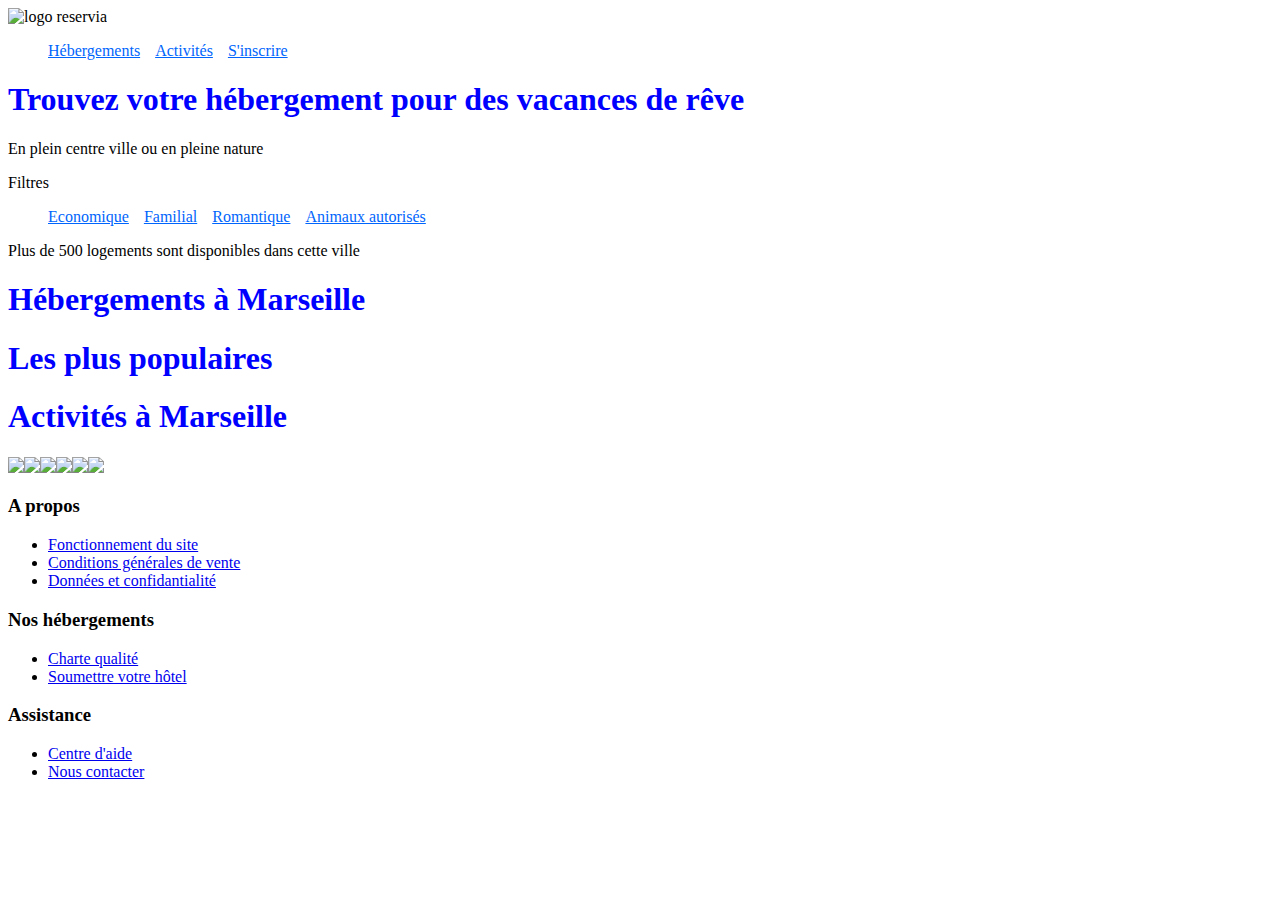
==== reservia.html @ 39fe7c9a "modification footer" ====
<!DOCTYPE html>
<html>
	<head>
		<Title>Reservia</Title>
		<link rel="stylesheet" href="style.css"/>
	</head>
	<body>
		<header>
			<div id="logo">
				<img src="logo/reservia.svg" alt="logo reservia"/>
			</div>
			<nav>
				<ul>
					<li><a href="#hebergement">Hébergements</a></li>
					<li><a href="#activites">Activités</a></li>
					<li><a href="#">S'inscrire</a></li>
				</ul>

			</nav>
			
		</header>
		<div>
			<h1>Trouvez votre hébergement pour des vacances de rêve</h1>
			<p>En plein centre ville ou en pleine nature</p>

		
		<nav>
		<p>Filtres</p>
			<ul>
				<li><a href="#">Economique</a></li>
				<li><a href="#">Familial</a></li>
				<li><a href="#">Romantique</a></li>
				<li><a href="#">Animaux autorisés</a></li>
			</ul>
		</nav>

			<p>Plus de 500 logements sont disponibles dans cette ville</p>
		</div>
		
	

	<section>

		<h1 id="hebergement">Hébergements à Marseille</h1>
		<p>
		
		</p>
	</section>

	
	<section>
		<h1>Les plus populaires</h1>
		<p>
		</p>
	</section>

	<section>
		<h1 id="activites">Activités à Marseille</h1>
		<p><img src="activites/4_small/vieux_port.jpg"/><img src="activites/4_small/fort.jpg"/><img src="activites/4_small/frioul.jpg"/><img src="activites/4_small/calanques.jpg"/><img src="activites/4_small/notre_dame.jpg"/><img src="activites/4_small/longchamp.jpg"/>
		</p>
	
	</section>

	<footer>
		<div>
		<h3>A propos</h3>
		
			<ul>
				<li><a href="#">Fonctionnement du site</a></li>
				<li><a href="#">Conditions générales de vente</a></li>
				<li><a href="#">Données et confidantialité</a></li>
			</ul>
		</div>	
		<div>
		<h3>Nos hébergements</h3>
		
			<ul>
				<li><a href="#">Charte qualité</a></li>
				<li><a href="#">Soumettre votre hôtel</a></li>
			</ul>
		</div>
		<div>
		<h3>Assistance</h3>
		
			<ul>
				<li><a href="#">Centre d'aide</a></li>
				<li><a href="#">Nous contacter</a></li>
			</ul>
		</div>
	</footer>

	</body>
</html>
---- style.css ----
body
{
	font-family:  Raleway thin;
}

h1
{
	color: blue;
}

nav ul
{
	list-style-type: none;
	display:  flex;
}
nav li
{
	margin-right: 15px;
}
nav a 
{
	font-size:  1em;
	color:   #0065FC;
	padding-bottom:  3px;
}
nav a:hover
{
	border-top:  3px solid  #0065FC;
	font-weight: bold;
}
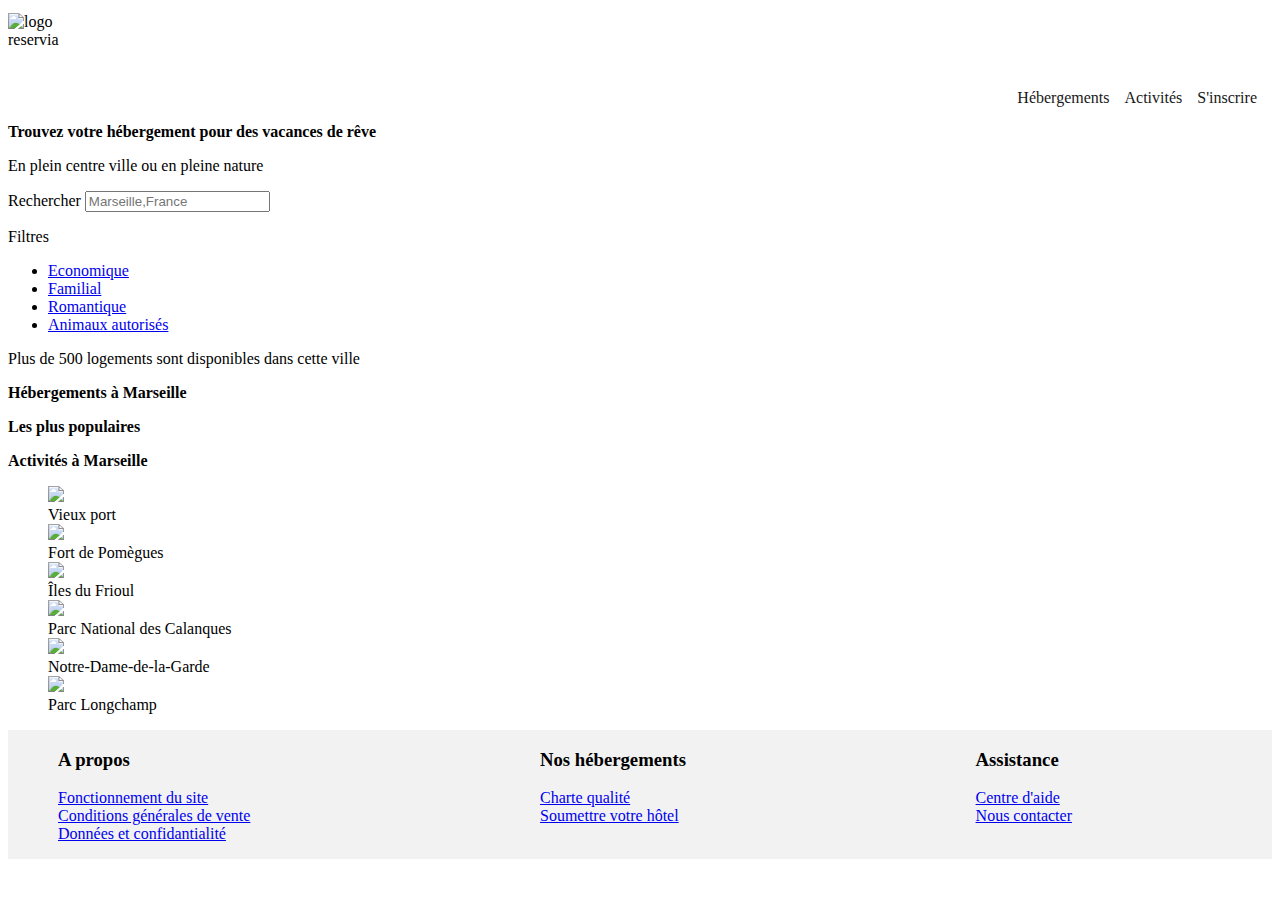
==== commit 162e36b1: "ajout id" ====
--- a/reservia.html
+++ b/reservia.html
@@ -5,9 +5,10 @@
 		<link rel="stylesheet" href="style.css"/>
 	</head>
 	<body>
-		<header>
-			<div id="logo">
-				<img src="logo/reservia.svg" alt="logo reservia"/>
+		<div id="bloc_page">
+			<header>
+				<div id="logo">
+					<img src="logo/reservia.svg" alt="logo reservia"/>
 			</div>
 			<nav>
 				<ul>
@@ -22,17 +23,27 @@
 		<div>
 			<h1>Trouvez votre hébergement pour des vacances de rêve</h1>
 			<p>En plein centre ville ou en pleine nature</p>
+		
+			<div id="recherche">
+			<form method="post" action="#">
+				<p>
+					<label for="recherche">Rechercher</label>
+					<input type="text" name="recherche" id="recherche" placeholder="Marseille,France" />
+				</p>
+				
+			</form>
 
-		
-		<nav>
-		<p>Filtres</p>
-			<ul>
-				<li><a href="#">Economique</a></li>
-				<li><a href="#">Familial</a></li>
-				<li><a href="#">Romantique</a></li>
-				<li><a href="#">Animaux autorisés</a></li>
-			</ul>
-		</nav>
+			</div>
+			<div id="filtre">
+			<p>Filtres</p>
+				<ul>
+					<li><a href="#">Economique</a></li>
+					<li><a href="#">Familial</a></li>
+					<li><a href="#">Romantique</a></li>
+					<li><a href="#">Animaux autorisés</a></li>
+				</ul>
+			
+			</div>
 
 			<p>Plus de 500 logements sont disponibles dans cette ville</p>
 		</div>
@@ -55,10 +66,29 @@
 	</section>
 
 	<section>
+
 		<h1 id="activites">Activités à Marseille</h1>
-		<p><img src="activites/4_small/vieux_port.jpg"/><img src="activites/4_small/fort.jpg"/><img src="activites/4_small/frioul.jpg"/><img src="activites/4_small/calanques.jpg"/><img src="activites/4_small/notre_dame.jpg"/><img src="activites/4_small/longchamp.jpg"/>
-		</p>
-	
+		<figure>
+
+		<img src="activites/vieux_port.jpg"/><br/>
+		<figcaption> Vieux port</figcaption>
+
+		<img src="activites/fort.jpg"/>
+		<figcaption>Fort de Pomègues</figcaption>
+
+		<img src="activites/frioul.jpg"/>
+		<figcaption>Îles du Frioul</figcaption>
+
+		<img src="activites/calanques.jpg"/>
+		<figcaption>Parc National des Calanques</figcaption>
+
+		<img src="activites/notre_dame.jpg"/>
+		<figcaption>Notre-Dame-de-la-Garde</figcaption>
+
+		<img src="activites/longchamp.jpg"/>
+		<figcaption>Parc Longchamp</figcaption>
+		
+		</figure>
 	</section>
 
 	<footer>
--- a/style.css
+++ b/style.css
@@ -1,30 +1,70 @@
 body
 {
-	font-family:  Raleway thin;
+	font-family:  Raleway thin, sans serif;
 }
 
-h1
+#logo 
 {
-	color: blue;
+	display:  flex;
+	padding-top:5px;
+
+
+}
+#logo img
+{	width: 59px;
+	height: 60px;
+}
+div h1
+{
+	font-size: 1em;
+	font-family: Raleway, sans serif;
 }
 
-nav ul
+header nav ul
 {
 	list-style-type: none;
 	display:  flex;
+	flex-direction: ;
+	justify-content:flex-end;
+	
 }
 nav li
 {
 	margin-right: 15px;
+	padding-top: 0px;
+
 }
 nav a 
 {
 	font-size:  1em;
-	color:   #0065FC;
-	padding-bottom:  3px;
+	padding-bottom:  1px;
+	color: #181818;
+	text-decoration: none;
+	padding-top: 30px;
+
 }
 nav a:hover
 {
-	border-top:  3px solid  #0065FC;
-	font-weight: bold;
+	border-top:  2px solid #0065FC;
+	color: #0065FC;
+}
+footer
+{
+	display: flex;
+	justify-content: space-between;
+	background-color: #F2F2F2;
+	padding-right: 200px;
+	padding-left: 50px;
+
+}
+footer ul
+{
+
+	list-style-type: none;
+	padding-left: 0px;
+	text-decoration: none;
+}
+div ul
+{
+	text-decoration: none;
 }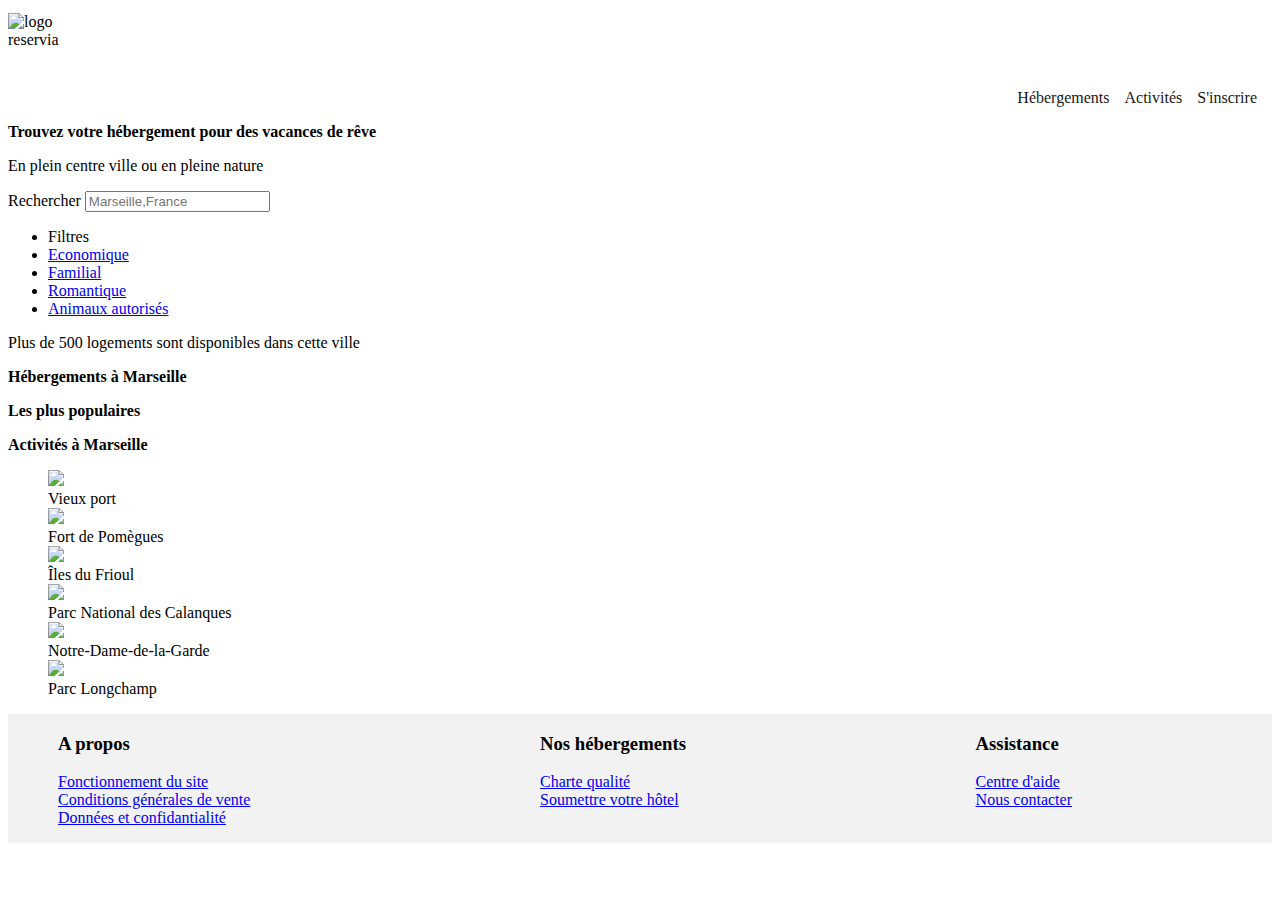
==== commit 70961109: "modification filtres" ====
--- a/reservia.html
+++ b/reservia.html
@@ -35,8 +35,9 @@
 
 			</div>
 			<div id="filtre">
-			<p>Filtres</p>
+		
 				<ul>
+					<li>Filtres</li>
 					<li><a href="#">Economique</a></li>
 					<li><a href="#">Familial</a></li>
 					<li><a href="#">Romantique</a></li>
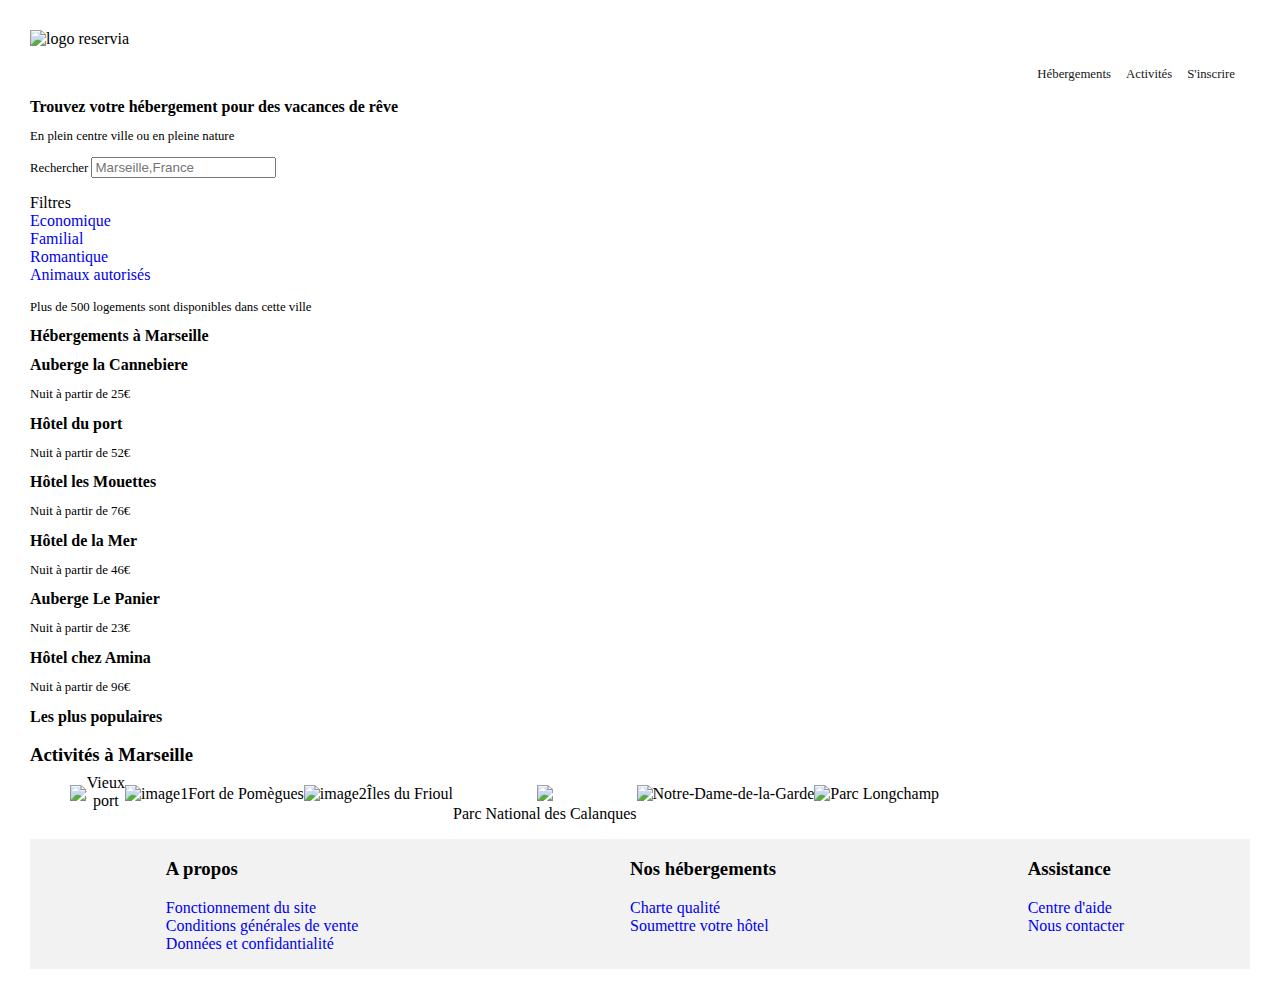
==== commit cfcc88aa: "ajout photos hébergements" ====
--- a/reservia.html
+++ b/reservia.html
@@ -3,11 +3,13 @@
 	<head>
 		<Title>Reservia</Title>
 		<link rel="stylesheet" href="style.css"/>
+		<link rel="stylesheet" href="path/to/font-awesome/css/font-awesome.min.css">
+
 	</head>
 	<body>
-		<div id="bloc_page">
+		<div class="bloc_page">
 			<header>
-				<div id="logo">
+				<div class="logo">
 					<img src="logo/reservia.svg" alt="logo reservia"/>
 			</div>
 			<nav>
@@ -24,7 +26,7 @@
 			<h1>Trouvez votre hébergement pour des vacances de rêve</h1>
 			<p>En plein centre ville ou en pleine nature</p>
 		
-			<div id="recherche">
+			<div class="recherche">
 			<form method="post" action="#">
 				<p>
 					<label for="recherche">Rechercher</label>
@@ -34,7 +36,7 @@
 			</form>
 
 			</div>
-			<div id="filtre">
+			<div class="filtre">
 		
 				<ul>
 					<li>Filtres</li>
@@ -48,44 +50,91 @@
 
 			<p>Plus de 500 logements sont disponibles dans cette ville</p>
 		</div>
+	
+
+	<section class="marseille" >
+
+		<div class="conteneur">
+
+			<h1 id="hebergement">Hébergements à Marseille</h1>
+			<div class=bloc1>
+			<div class="positionimage">
+
+				<div class="image"></div>
+				<div class="texte">
+				<h1>Auberge la Cannebiere</h1>
+				<p>Nuit à partir de 25€</p>
+				</div>
+
+				<div class="image1"></div>
+				<div class="texte">
+				<h1>Hôtel du port</h1>
+				<p>Nuit à partir de 52€</p>
+				</div>
+
+				<div class="image2"></div>
+				<div class="texte">
+				<h1>Hôtel les Mouettes</h1>
+				<p>Nuit à partir de 76€</p>
+				</div>
+			</div>
+
+			<div class=bloc2>
+				<div class="image3"></div>
+				<div class="texte">
+				<h1>Hôtel de la Mer</h1>
+				<p>Nuit à partir de 46€</p>
+				</div>
+
+				<div class="image4"></div>
+				<div class="texte">
+				<h1>Auberge Le Panier</h1>
+				<p>Nuit à partir de 23€</p>
+				</div>
+
+				<div class="image5"></div>
+				<div class="texte">
+					<h1>Hôtel chez Amina</h1>
+					<p>Nuit à partir de 96€</p>
+				</div>
+			</div>
+			</div>
+		</div>
+	
+
+	<aside class="populaire">
+		<h1>Les plus populaires</h1>
 		
+	</aside>
 	
+		</div>
 
 	<section>
 
-		<h1 id="hebergement">Hébergements à Marseille</h1>
-		<p>
-		
-		</p>
-	</section>
+		<h3 id="activites">Activités à Marseille</h3>
+		<figure>
+			
+			<div class="contenant">
 
+		<img src="activites/vieux_port.jpg" alt="image"/><br/>
+		<div class="texte_center">Vieux port</div>
+			</div>
+			
+		<img src="activites/fort.jpg"alt="image1"/>
+		<figcaption>Fort de Pomègues</figcaption>
+			
 	
-	<section>
-		<h1>Les plus populaires</h1>
-		<p>
-		</p>
-	</section>
-
-	<section>
-
-		<h1 id="activites">Activités à Marseille</h1>
-		<figure>
-
-		<img src="activites/vieux_port.jpg"/><br/>
-		<figcaption> Vieux port</figcaption>
-
-		<img src="activites/fort.jpg"/>
-		<figcaption>Fort de Pomègues</figcaption>
-
-		<img src="activites/frioul.jpg"/>
+		<img src="activites/frioul.jpg" alt="image2"/>
 		<figcaption>Îles du Frioul</figcaption>
 
+		<div class="contenant">
 		<img src="activites/calanques.jpg"/>
 		<figcaption>Parc National des Calanques</figcaption>
+		</div>
 
 		<img src="activites/notre_dame.jpg"/>
 		<figcaption>Notre-Dame-de-la-Garde</figcaption>
-
+		</div>
 		<img src="activites/longchamp.jpg"/>
 		<figcaption>Parc Longchamp</figcaption>
 		
@@ -93,7 +142,8 @@
 	</section>
 
 	<footer>
-		<div>
+		
+			<div class="a_propos">
 		<h3>A propos</h3>
 		
 			<ul>
@@ -102,7 +152,7 @@
 				<li><a href="#">Données et confidantialité</a></li>
 			</ul>
 		</div>	
-		<div>
+		<div class="noshebergements">
 		<h3>Nos hébergements</h3>
 		
 			<ul>
@@ -110,7 +160,7 @@
 				<li><a href="#">Soumettre votre hôtel</a></li>
 			</ul>
 		</div>
-		<div>
+		<div class="assistance">
 		<h3>Assistance</h3>
 		
 			<ul>
--- a/style.css
+++ b/style.css
@@ -1,7 +1,15 @@
 body
 {
-	font-family:  Raleway thin, sans serif;
+	font-family:  Raleway, sans serif;
+	margin: 30px;
+
 }
+#bloc_page
+{
+	width: auto;
+	margin: auto;
+}
+/*header*/
 
 #logo 
 {
@@ -24,8 +32,8 @@
 {
 	list-style-type: none;
 	display:  flex;
-	flex-direction: ;
 	justify-content:flex-end;
+
 	
 }
 nav li
@@ -36,11 +44,12 @@
 }
 nav a 
 {
-	font-size:  1em;
+	font-size:  0.8em;
 	padding-bottom:  1px;
 	color: #181818;
 	text-decoration: none;
 	padding-top: 30px;
+
 
 }
 nav a:hover
@@ -48,23 +57,121 @@
 	border-top:  2px solid #0065FC;
 	color: #0065FC;
 }
-footer
+
+/*div*/
+
+div p
+{
+	font-size:  0.8em;
+}
+#filtre ul
+{
+	display:  flex;
+	flex-direction: row;
+	list-style-type: none;
+	justify-content: flex;
+	padding-left: 0;
+	font-family: Raleway, sans serif;
+	font-weight: bold;
+	font-size: 0.9em;
+	
+}
+#filtre a 
+{
+	border: 1px solid #F2F2F2;
+	border-radius: 20px;
+	text-decoration: none;
+	padding: 12px;
+	margin: 10px;
+}
+
+/*section*/
+
+
+#conteneur
 {
 	display: flex;
+	flex-direction: row;
 	justify-content: space-between;
-	background-color: #F2F2F2;
-	padding-right: 200px;
-	padding-left: 50px;
+	margin-bottom: 20px;
+	display: flex;
 
 }
-footer ul
+
+.contenant
 {
+	position: relative;
+	text-align: center;
+}
 
-	list-style-type: none;
-	padding-left: 0px;
+
+.texte_center
+{
+	position: absolute;
+	bottom: 35%;
+	left: 30%;
+	background-color: white;
+
+}
+article
+{
+	
+	background-color: #F2F2F2;
+}
+
+.populaire
+{
+	
+
+}
+
+
+figure
+{
+	display: flex;
+	flex-direction: row;
+	flex-wrap: wrap;
+}
+
+/*footer*/
+footer 
+{
+	display: flex;
+	flex-direction: row;
+	background-color: #F2F2F2;
+	justify-content: space-around;
+	
+}
+
+footer div
+{
 	text-decoration: none;
+
 }
 div ul
 {
+	list-style-type: none;
+	padding-left: 0;
+
+
+}
+div a 
+{
 	text-decoration: none;
+
+}
+.a_propos
+{
+	margin-left: 10px;
+	
+	margin-right: 10px;
+}
+.noshebergements
+{
+padding-left: 0px;
+margin-left: 10px;
+}
+.assistance
+{
+	margin-left: 0px;
 }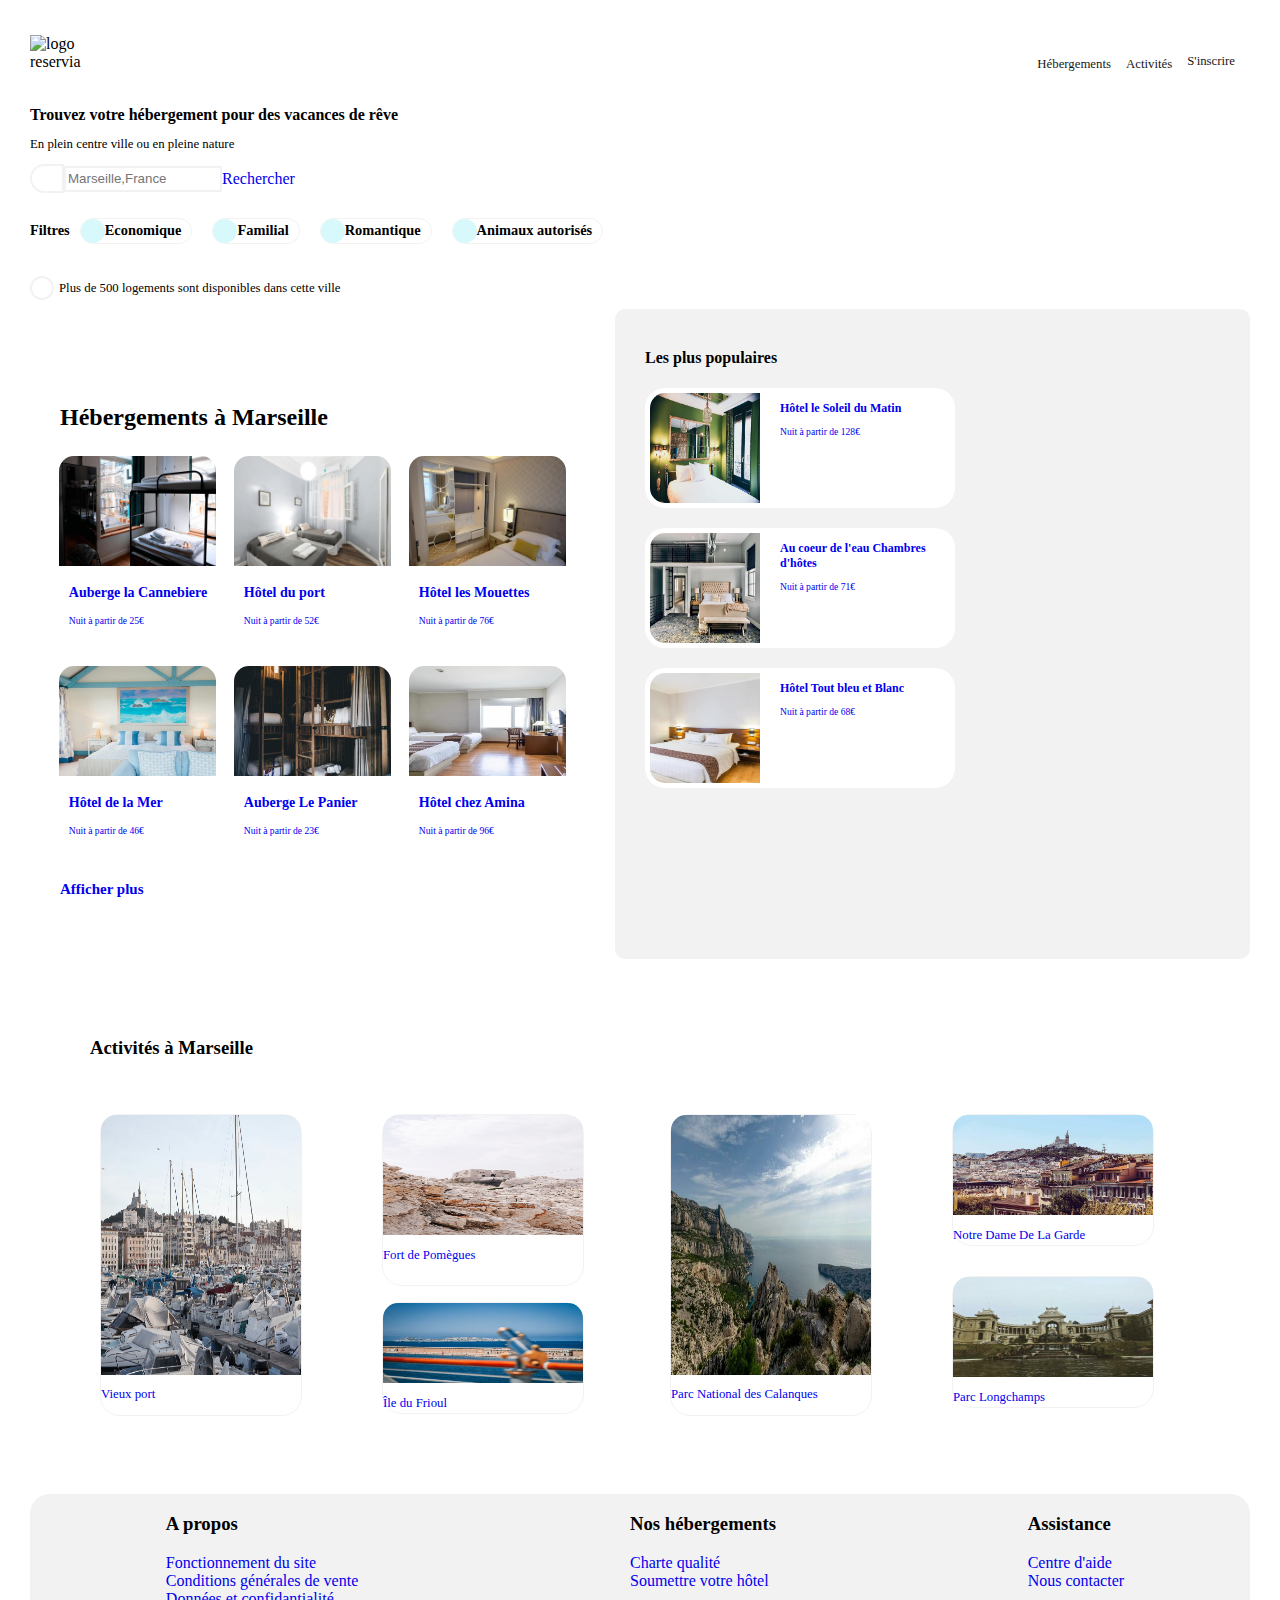
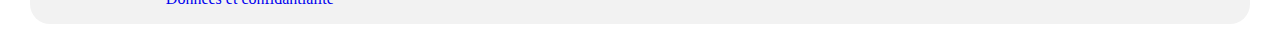
==== commit c12245da: "aside" ====
--- a/reservia.html
+++ b/reservia.html
@@ -1,38 +1,42 @@
 <!DOCTYPE html>
 <html>
 	<head>
+		<meta charset ="UTF-8"/>
 		<Title>Reservia</Title>
 		<link rel="stylesheet" href="style.css"/>
-		<link rel="stylesheet" href="path/to/font-awesome/css/font-awesome.min.css">
+		<link rel="stylesheet" href="https://use.fontawesome.com/releases/v5.15.3/css/all.css" integrity="sha384-SZXxX4whJ79/gErwcOYf+zWLeJdY/qpuqC4cAa9rOGUstPomtqpuNWT9wdPEn2fk" crossorigin="anonymous">
 
 	</head>
 	<body>
 		<div class="bloc_page">
-			<header>
+	<header>
+			<div class="alignement">
 				<div class="logo">
 					<img src="logo/reservia.svg" alt="logo reservia"/>
-			</div>
-			<nav>
-				<ul>
-					<li><a href="#hebergement">Hébergements</a></li>
+				</div>
+				<nav>
+					<ul>
+					<li><a href="#hebergement" class="boutonhebergements" >Hébergements</a></li>
 					<li><a href="#activites">Activités</a></li>
-					<li><a href="#">S'inscrire</a></li>
-				</ul>
-
-			</nav>
-			
-		</header>
-		<div>
+					<li><a href="#"><div class="colorblue">S'inscrire</div></a></li>
+					</ul>
+
+				</nav>
+			</div>
+		
+			<div>
 			<h1>Trouvez votre hébergement pour des vacances de rêve</h1>
 			<p>En plein centre ville ou en pleine nature</p>
 		
-			<div class="recherche">
+		
 			<form method="post" action="#">
-				<p>
-					<label for="recherche">Rechercher</label>
-					<input type="text" name="recherche" id="recherche" placeholder="Marseille,France" />
-				</p>
-				
+				<div class="recherche">
+					
+					<a href="#"><div class="iconposition"><i class="fas fa-map-marker-alt"></i></div></a>
+						<div class="search"><input type="text" name="recherche" id="recherche" placeholder="Marseille,France"  /></div>
+						<label for="rechercher"><a href="#" class="bouton">Rechercher</a></label>
+					
+				</div>
 			</form>
 
 			</div>
@@ -40,112 +44,315 @@
 		
 				<ul>
 					<li>Filtres</li>
-					<li><a href="#">Economique</a></li>
-					<li><a href="#">Familial</a></li>
-					<li><a href="#">Romantique</a></li>
-					<li><a href="#">Animaux autorisés</a></li>
+					<li><a href="#"><div class="iconfiltre"><i class="fas fa-money-bill-wave"></i></div><div class="marge"> Economique</div></a></li>
+					<li><a href="#"><div class="iconfiltre child"><i class="fas fa-child"></i></div> <div class="marge">Familial</div></a></li>
+					<li><a href="#"><div class="iconfiltre"><i class="fas fa-heart"></i></div> <div class="marge">Romantique</div></a></li>
+					<li><a href="#"><div class="iconfiltre"><i class="fas fa-dog"></i></div><div class="marge"> Animaux autorisés</div></a></li>
 				</ul>
 			
 			</div>
-
+			<div class="info">
+				<div class="Iconinfo"><i class="fas fa-info"></i></div>
+				
 			<p>Plus de 500 logements sont disponibles dans cette ville</p>
+			</div>
+		</header>
+	</div>
+	
+
+	<section class="marseille" >
+
+		<div class="conteneurhebergement">
+			<div class="titreMarseille">
+				<h2 id="hebergement">Hébergements à Marseille</h2>
+			</div>
+				<div class=bloc1>
+					<div class="fond_blanc">
+						<div class="positionimage">
+
+							<a href="#"><img src="hebergements/4_small/marcus-loke-WQJvWU_HZFo-unsplash.jpg" alt="la_Cannebière" class="image"/>
+						
+							<div class="texte">
+								<h3>Auberge la Cannebiere</h3>
+								<p>Nuit à partir de 25€</p>
+								<div class="colorIcon">	<i class="fas fa-star"></i>
+									<i class="fas fa-star"></i>
+									<i class="fas fa-star"></i>
+									<i class="fas fa-star"></i>
+									<div class="colorIcongrey">
+									<i class="fas fa-star"></i>
+									</div>
+								
+								</div>
+							</div>
+							</a>
+						</div>
+					</div>
+				
+				
+
+					<div class="fond_blanc">
+						<div class="positionimage">
+							<a href="#"><img src="hebergements/4_small/fred-kleber-gTbaxaVLvsg-unsplash.jpg" alt="port" class="image"/>
+							<div class="texte">
+								<h3>Hôtel du port</h3>
+								<p>Nuit à partir de 52€</p>
+								<div class="colorIcon">	<i class="fas fa-star"></i>
+									<i class="fas fa-star"></i>
+									<i class="fas fa-star"></i>
+									<i class="fas fa-star"></i>
+									<i class="fas fa-star"></i>
+								
+								</div>
+							</div>
+							</a>
+						</div>
+					</div>
+	
+
+					<div class="fond_blanc">
+						<div class="positionimage">
+							<a href="#">
+							<img src="hebergements/4_small/reisetopia-B8WIgxA_PFU-unsplash.jpg" alt="Mouettes" class="image"/>
+						
+							<div class="texte">
+								<h3>Hôtel les Mouettes</h3>
+								<p>Nuit à partir de 76€</p>
+								<div class="colorIcon">	<i class="fas fa-star"></i>
+									<i class="fas fa-star"></i>
+									<i class="fas fa-star"></i>
+									<i class="fas fa-star"></i>
+									<div class="colorIcongrey">
+										<i class="fas fa-star"></i>
+									</div>
+								</div>
+							</div>
+							</a>
+						</div>
+					</div>
+				
+				</div>
+				
+				<div class=bloc2>
+
+					<div class="fond_blanc">
+						<div class="positionimage">
+
+							<a href="#">
+							<img src="hebergements/4_small/annie-spratt-Eg1qcIitAuA-unsplash.jpg" alt="mer" class="image"/>
+							
+							<div class="texte">
+								<h3>Hôtel de la Mer</h3>
+								<p>Nuit à partir de 46€</p>
+								<div class="colorIcon">	<i class="fas fa-star"></i>
+									<i class="fas fa-star"></i>
+									<i class="fas fa-star"></i>
+									<div class="colorIcongrey">
+										<i class="fas fa-star"></i>
+										<i class="fas fa-star"></i>
+									</div>
+									
+								</div>
+							</div>
+							</a>
+						</div>
+					</div>
+				
+					
+					<div class="fond_blanc">
+						<div class="positionimage">
+							<a href="#">
+							<img src="hebergements/4_small/nicate-lee-kT-ZyaiwBe0-unsplash.jpg" alt="le_panier" class="image"/>
+						
+							<div class="texte">
+								<h3>Auberge Le Panier</h3>
+								<p>Nuit à partir de 23€</p>
+								<div class="colorIcon">	
+									<i class="fas fa-star"></i>
+									<i class="fas fa-star"></i>
+									<i class="fas fa-star"></i>
+									<i class="fas fa-star"></i>
+									<div class="colorIcongrey">
+										<i class="fas fa-star"></i>
+									</div>
+								</div>
+							</div></a>
+						</div>
+					</div>
+				
+
+					<div class="fond_blanc">
+						<div class="positionimage">
+							<a href="#">
+								<img src="hebergements/4_small/febrian-zakaria-M6S1WvfW68A-unsplash.jpg" alt="chez_amina" class="image"/>
+				
+								<div class="texte">
+									<h3>Hôtel chez Amina</h3>
+									<p>Nuit à partir de 96€</p>
+									<div class="colorIcon">	<i class="fas fa-star"></i>
+										<i class="fas fa-star"></i>
+										<i class="fas fa-star"></i>
+										<i class="fas fa-star"></i>
+										<i class="fas fa-star"></i>
+									</div>
+								</div>
+							</a>
+						</div>
+					</div>
+					
+				</div>
+		
+			<a href="#">
+			<p class="affichage">Afficher plus</p></a>
 		</div>
+
+
+
+		<div class="populaire">
+			<div class="chart">
+				<h1>Les plus populaires</h1>
+			<i class="fas fa-chart-line"></i>
+			</div>
+			<div class="fond_blanc2">
+				<div class="positionImgPopulaire">
+					<a href="#">
+					<img src="hebergements/4_small/emile-guillemot-Bj_rcSC5XfE-unsplash.jpg" alt="Le_Soleil_du_Matin" class="imgpopulaire"/>
+					<div class="textepop">
+					<h1>Hôtel le Soleil du Matin</h1>
+					<p>Nuit à partir de 128€</p>
+					<div class="icon">
+					<div class="colorIcon">	<i class="fas fa-star"></i>
+						<i class="fas fa-star"></i>
+						<i class="fas fa-star"></i>
+						<i class="fas fa-star"></i>
+						<i class="fas fa-star"></i>
+						
+						</div></div>	</a>
+					</div>
+			
+			</div></div>
+
+			<div class="fond_blanc2">
+				<div class="positionImgPopulaire">
+					<a href="#">
+					<img src="hebergements/4_small/aw-creative-VGs8z60yT2c-unsplash.jpg" alt="Au_coeur_de_l'eau"class="imgpopulaire"/>
+					<div class="textepop">
+					<h1>Au coeur de l'eau Chambres d'hôtes</h1>
+					<p>Nuit à partir de 71€</p>
+					<div class="icon">
+						<div class="colorIcon">	
+						<i class="fas fa-star"></i>
+						<i class="fas fa-star"></i>
+						<i class="fas fa-star"></i>
+						<i class="fas fa-star"></i>
+						<div class="colorIcongrey">
+							<i class="fas fa-star"></i>
+							</div>
+						
+						</div></div></a>
+					</div>
+					
+				</div>
+			</div>
+
+			<div class="fond_blanc2">
+				<div class="positionImgPopulaire">
+					<a href="#">
+					<img src="hebergements/4_small/febrian-zakaria-sjvU0THccQA-unsplash.jpg" alt="Hôtel_Tout_bleu_Tout_Blanc"class="imgpopulaire"/>
+					<div class="textepop">
+					<h1>Hôtel Tout bleu et Blanc</h1>
+					<p>Nuit à partir de 68€</p>
+					<div class="icon">
+						<div class="colorIcon">	<i class="fas fa-star"></i>
+						<i class="fas fa-star"></i>
+						<i class="fas fa-star"></i>
+						<i class="fas fa-star"></i>
+							<div class="colorIcongrey">
+							<i class="fas fa-star"></i>
+							</div>
+						</div></div></a>
+					</div>
+					
+				</div>
+			</div>	
+						
+				
+				
+			
+			
+
+</div>
+		</div>	
+	</section>
+
+	<section class="bloc_activite">
+
+		<h3 id="activites" class="titreMarseille">Activités à Marseille</h3>
+		<div class="positionactivite">
+			<figure >
+				<a href="#">
+				<div class="cadre_blanc">
+				<img src="activites/1_xlarge/reno-laithienne-QUgJhdY5Fyk-unsplash.jpg" alt="vieux_port" class="photolongue"/>
+				<div class="text"><p>Vieux port</p></div>
+				</div>
+				</a>
+			</figure>
 	
 
-	<section class="marseille" >
-
-		<div class="conteneur">
-
-			<h1 id="hebergement">Hébergements à Marseille</h1>
-			<div class=bloc1>
-			<div class="positionimage">
-
-				<div class="image"></div>
-				<div class="texte">
-				<h1>Auberge la Cannebiere</h1>
-				<p>Nuit à partir de 25€</p>
-				</div>
-
-				<div class="image1"></div>
-				<div class="texte">
-				<h1>Hôtel du port</h1>
-				<p>Nuit à partir de 52€</p>
-				</div>
-
-				<div class="image2"></div>
-				<div class="texte">
-				<h1>Hôtel les Mouettes</h1>
-				<p>Nuit à partir de 76€</p>
-				</div>
-			</div>
-
-			<div class=bloc2>
-				<div class="image3"></div>
-				<div class="texte">
-				<h1>Hôtel de la Mer</h1>
-				<p>Nuit à partir de 46€</p>
-				</div>
-
-				<div class="image4"></div>
-				<div class="texte">
-				<h1>Auberge Le Panier</h1>
-				<p>Nuit à partir de 23€</p>
-				</div>
-
-				<div class="image5"></div>
-				<div class="texte">
-					<h1>Hôtel chez Amina</h1>
-					<p>Nuit à partir de 96€</p>
-				</div>
-			</div>
-			</div>
+				<div class="photocolumn">
+					<figure>
+						<a href="#">
+						<div class="cadre_blanc2">
+							<img src="activites/1_xlarge/paul-hermann-QFTrLdQIRhI-unsplash.jpg" alt="fort" class= "photocourte"/>
+							<div class="text"><p>Fort de Pomègues</p></div>
+						</div>
+						</a>
+					</figure>
+					<figure>
+						<a href="#">
+						<div class="cadre_blanc3">
+							<img src="activites/4_small/kevin-hikari-rV_Qd1l-VXg-unsplash.jpg" alt="Frioul" class= "photocourte3"/>
+							<div class="text"><p>Île du Frioul<p></div>
+						</div>
+						</a>
+					</figure>
+				</div>
+				
+					<figure>
+						<a href="#">
+						<div class="cadre_blanc">
+							<img src="activites/4_small/kilyan-sockalingum-NR8-cBCN3aI-unsplash.jpg" alt="parc national" class="photolongue"/>
+							<div class="text"><p>Parc National des Calanques</p></div>
+						</div>
+						</a>
+					</figure>
+			
+				<div class="photocolumn">
+					<figure>
+						<a href="#">
+						<div class="cadre_blanc4">
+							<img src="activites/4_small/florian-wehde-xW9e8gdotxI-unsplash.jpg" alt="Notre dame" class= "photocourte4"/>
+							<div class="text"><p>Notre Dame De La Garde</p></div>
+						</div>
+						</a>
+					</figure>
+					<figure>
+						<a href="#">
+						<div class="cadre_blanc4">
+							<img src="activites/4_small/lena-paulin-wH2-EJoDcV0-unsplash.jpg" alt="Longchamps" class= "photocourte4"/>
+							<div class="text"><p>Parc Longchamps</p></div>
+						</div>
+						</a>
+					</figure>
+				</div>
 		</div>
-	
-
-	<aside class="populaire">
-		<h1>Les plus populaires</h1>
-		
-	</aside>
-	
-		</div>
-
-	<section>
-
-		<h3 id="activites">Activités à Marseille</h3>
-		<figure>
-			
-			<div class="contenant">
-
-		<img src="activites/vieux_port.jpg" alt="image"/><br/>
-		<div class="texte_center">Vieux port</div>
-			</div>
-			
-		<img src="activites/fort.jpg"alt="image1"/>
-		<figcaption>Fort de Pomègues</figcaption>
-			
-	
-		<img src="activites/frioul.jpg" alt="image2"/>
-		<figcaption>Îles du Frioul</figcaption>
-
-		<div class="contenant">
-		<img src="activites/calanques.jpg"/>
-		<figcaption>Parc National des Calanques</figcaption>
-		</div>
-
-		<img src="activites/notre_dame.jpg"/>
-		<figcaption>Notre-Dame-de-la-Garde</figcaption>
-		</div>
-		<img src="activites/longchamp.jpg"/>
-		<figcaption>Parc Longchamp</figcaption>
-		
-		</figure>
 	</section>
 
 	<footer>
 		
-			<div class="a_propos">
-		<h3>A propos</h3>
-		
+		<div class="a_propos">
+			<h3>A propos</h3>
+			
 			<ul>
 				<li><a href="#">Fonctionnement du site</a></li>
 				<li><a href="#">Conditions générales de vente</a></li>
@@ -153,22 +360,23 @@
 			</ul>
 		</div>	
 		<div class="noshebergements">
-		<h3>Nos hébergements</h3>
-		
+			<h3>Nos hébergements</h3>
+			
 			<ul>
 				<li><a href="#">Charte qualité</a></li>
 				<li><a href="#">Soumettre votre hôtel</a></li>
 			</ul>
 		</div>
 		<div class="assistance">
-		<h3>Assistance</h3>
-		
+			<h3>Assistance</h3>
+			
 			<ul>
 				<li><a href="#">Centre d'aide</a></li>
-				<li><a href="#">Nous contacter</a></li>
+				<li><a href="mailto:webmaster@example.com">
+					Nous contacter</a></li>
 			</ul>
 		</div>
 	</footer>
 
-	</body>
+</body>
 </html>--- a/style.css
+++ b/style.css
@@ -2,7 +2,6 @@
 {
 	font-family:  Raleway, sans serif;
 	margin: 30px;
-
 }
 #bloc_page
 {
@@ -11,15 +10,14 @@
 }
 /*header*/
 
-#logo 
+.logo 
 {
 	display:  flex;
 	padding-top:5px;
 
-
-}
-#logo img
-{	width: 59px;
+}
+.logo img
+{	width: 70px;
 	height: 60px;
 }
 div h1
@@ -49,14 +47,39 @@
 	color: #181818;
 	text-decoration: none;
 	padding-top: 30px;
-
-
 }
 nav a:hover
 {
 	border-top:  2px solid #0065FC;
 	color: #0065FC;
 }
+.alignement
+{
+	display:flex;
+	align-items: center;
+	justify-content: space-between;
+}
+#recherche
+{
+	border:2px solid #F2F2F2;
+	width: 150px;
+	height:20px;
+
+}
+.recherche
+{
+	display: flex;
+	align-items: center;
+}
+.iconposition
+{
+	border: 2px solid #F2F2F2;
+	border-radius: 20px 0 0 20px;
+	background-color: #F2F2F22;
+	width:30px;
+	height: 25px;
+}
+
 
 /*div*/
 
@@ -64,74 +87,339 @@
 {
 	font-size:  0.8em;
 }
-#filtre ul
+.filtre ul
 {
 	display:  flex;
 	flex-direction: row;
 	list-style-type: none;
 	justify-content: flex;
-	padding-left: 0;
+
 	font-family: Raleway, sans serif;
 	font-weight: bold;
 	font-size: 0.9em;
-	
-}
-#filtre a 
+	align-items: center;
+	
+}
+.filtre a 
 {
 	border: 1px solid #F2F2F2;
-	border-radius: 20px;
+	display:flex;
+	flex-direction: row;
+	border-radius: 30px;
 	text-decoration: none;
-	padding: 12px;
+	color:black;
+	padding-right: 10px;
 	margin: 10px;
-}
-
-/*section*/
-
-
-#conteneur
-{
-	display: flex;
-	flex-direction: row;
+	align-items: center;
+	text-align: center;
+}
+.iconfiltre
+{
+	color:#0065FC;
+	border: 2px solid #d7f9fb;
+	border-radius:40px;
+	padding:10px;
+	margin:0;
+	background-color: #d7f9fb;
+}
+.info
+{
+	display: flex;
+	align-items: center;
+
+}
+.Iconinfo
+{
+	color: #0065FC;
+	border: 2px solid #F2F2F2;
+	border-radius:25px;
+	width:20px;
+	height:20px;
+	
+	text-align: center;
+	margin-right: 5px;
+}
+/*section hebergements*/
+
+.marseille
+{
+	display: flex;
+	justify-content: space-around;
+	align-items: center;
+}
+.titreMarseille
+{
+	padding-left: 30px;
+	padding-top: 30px;
+}
+.conteneur
+{
+	flex:2;
+	background-color: #F2F2F2;
+	border-radius: 10px;
+	height: 650px;
+	margin-right:20px;
+}
+.populaire
+{
+	flex:1;
+	margin-left:20px;
+	height: 650px;
+	border-radius: 10px;
+	background-color: #F2F2F2;
+	
+}
+.bloc1
+{
+	padding-left:20px;
+	padding-right:20px;
+	display:flex;
+	flex-direction: row;
+	justify-content: space-around;
+	margin-top: 20px;
+	margin-bottom: 20px;
+}
+
+.bloc2
+{
+	padding-left:20px;
+	padding-right:20px;
+	display:flex;
+	flex-direction: row;
+	justify-content: space-around;
+	margin-top:20px;
+
+	
+}
+.positionimage
+{
+	display:flex;
+	flex-direction: column;
+	height:170px;
+
+		
+}
+.fond_blanc
+{
+	background-color: white;
+	border-radius:20px;
+	padding: 5px;
+	width: 30%;
+	height:180px;
+
+}
+.texte
+{
+	padding-left: 10px;
+	font-size: 12px;
+}
+.icon{
+	padding-top: 30px; 
+}
+.colorIcon
+{
+	color:#0065FC ;
+	font-size: 10px;
+	display:flex;
+	align-items: center;
+}
+.colorIcongrey
+{
+	color: rgb(204, 199, 199);
+	font-size:10px;
+	}
+.image 
+{	
+	border-radius: 15px 15px 0 0;
+	background-position:center;
+	background-size:cover;
+	width: 100%;
+	height:110px;
+	position:relative;
+
+}
+
+
+.affichage
+{
+	font-weight: bold;
+	font-size: 15px;
+	margin-top: 30px;
+	padding-left: 30px
+
+}
+/*LES PLUS POPULAIRES*/
+
+.chart
+{
+	display: flex;
+	align-items:center;
 	justify-content: space-between;
+	margin-left: 30px;
+	margin-right:30px;
+	margin-top: 30px;
+}
+.imgpopulaire
+{
+	border-radius: 15px 0  0 15px ;
+	
+	
+	width: 110px;
+	height:110px;
+}
+
+.positionImgPopulaire
+{
+	display: flex;
+	flex-direction: row;
+	height:50px;
+	width:100%;
+}
+.fond_blanc2
+{
+	background-color: white;
+	border-radius:20px;
+	padding: 5px;
+	width: 300px;
+	height:110px;
+	margin-left: 30px;
+	margin-top: 10px;
+	margin-bottom:20px;
+}
+.textepop
+{
+	padding-left: 20px;
+	padding-right: 20px;
+	font-size: 12px;
+	width:100%;
+	height:auto;
+	
+}
+
+
+
+
+/*ACTIVITES*/
+
+
+.bloc_activite
+{
+	display:flex;
+	flex-direction: column;
+	margin-top:30px;
+	margin-left: 30px;
+	margin-right: 30px;
+	width: auto;
+}
+.photolongue
+{
+	border-radius: 15px 15px 0 0;
+	width: 100%;
+	height:90%;
+	background-position:center;
+
+}
+.cadre_blanc
+{
+	background-color: white;
+	border-radius:20px;
+	border:1px solid #F2F2F2;
+	display:flex;
+	flex-direction: column;
+	width: 200px;
+	height:300px;	
+	padding:0;
+}
+.photocourte
+{
+	border-radius: 15px 15px 0 0;
+	width: auto;
+	height:120px;
+	background-position:center;
+	
+}
+.photocourte2
+{
+	border-radius: 15px 15px 0 0;
+	width: 100%;
+	height:120px;
+	background-position:center;
+	
+}
+.cadre_blanc2
+{
+	background-color: white;
+	border-radius:20px;
+	border:1px solid #F2F2F2;
+	display:flex;
+	flex-direction: column;
+	width: 200px;
+	height:170px;
+	margin:0;
+	
+	
+}
+.photocourte3
+{
+	border-radius: 15px 15px 0 0;
+	width: 100%;
+	height: 80px;
+}
+.cadre_blanc3
+{
+	background-color: white;
+	border-radius:20px;
+	border:1px solid #F2F2F2;
+	display:flex;
+	flex-direction: column;
+	width: 200px;
+	height:110px;
+	margin-bottom:50px;
+	margin-top:0;
+	margin-left:0;
+	margin-right:0;
+}
+.photocourte4
+{
+	border-radius: 15px 15px 0 0;
+	width: 100%;
+	height: 100px;	
+}
+.cadre_blanc4
+{
+	background-color: white;
+	border-radius:20px;
+	border:1px solid #F2F2F2;
+	display:flex;
+	flex-direction: column;
+	width: 200px;
+	height:130px;
+	margin-bottom: 30px;
+	margin-left:0;
+}
+.positionactivite
+{
+	
+	padding-right:20px;
+	display:flex;
+	flex-direction: row;
+	margin-top: 20px;
 	margin-bottom: 20px;
-	display: flex;
-
-}
-
-.contenant
-{
-	position: relative;
-	text-align: center;
-}
-
-
-.texte_center
-{
-	position: absolute;
-	bottom: 35%;
-	left: 30%;
-	background-color: white;
-
-}
-article
-{
-	
-	background-color: #F2F2F2;
-}
-
-.populaire
-{
-	
-
-}
-
-
-figure
-{
-	display: flex;
-	flex-direction: row;
-	flex-wrap: wrap;
-}
+	
+	
+	
+}
+.photocolumn
+{
+	margin-bottom:10px;
+	width: 30%;
+}
+div .positionactivite p
+{
+	font-weight: bold;
+	padding-left:20px;
+}
+
 
 /*footer*/
 footer 
@@ -140,6 +428,7 @@
 	flex-direction: row;
 	background-color: #F2F2F2;
 	justify-content: space-around;
+	border-radius: 20px;
 	
 }
 
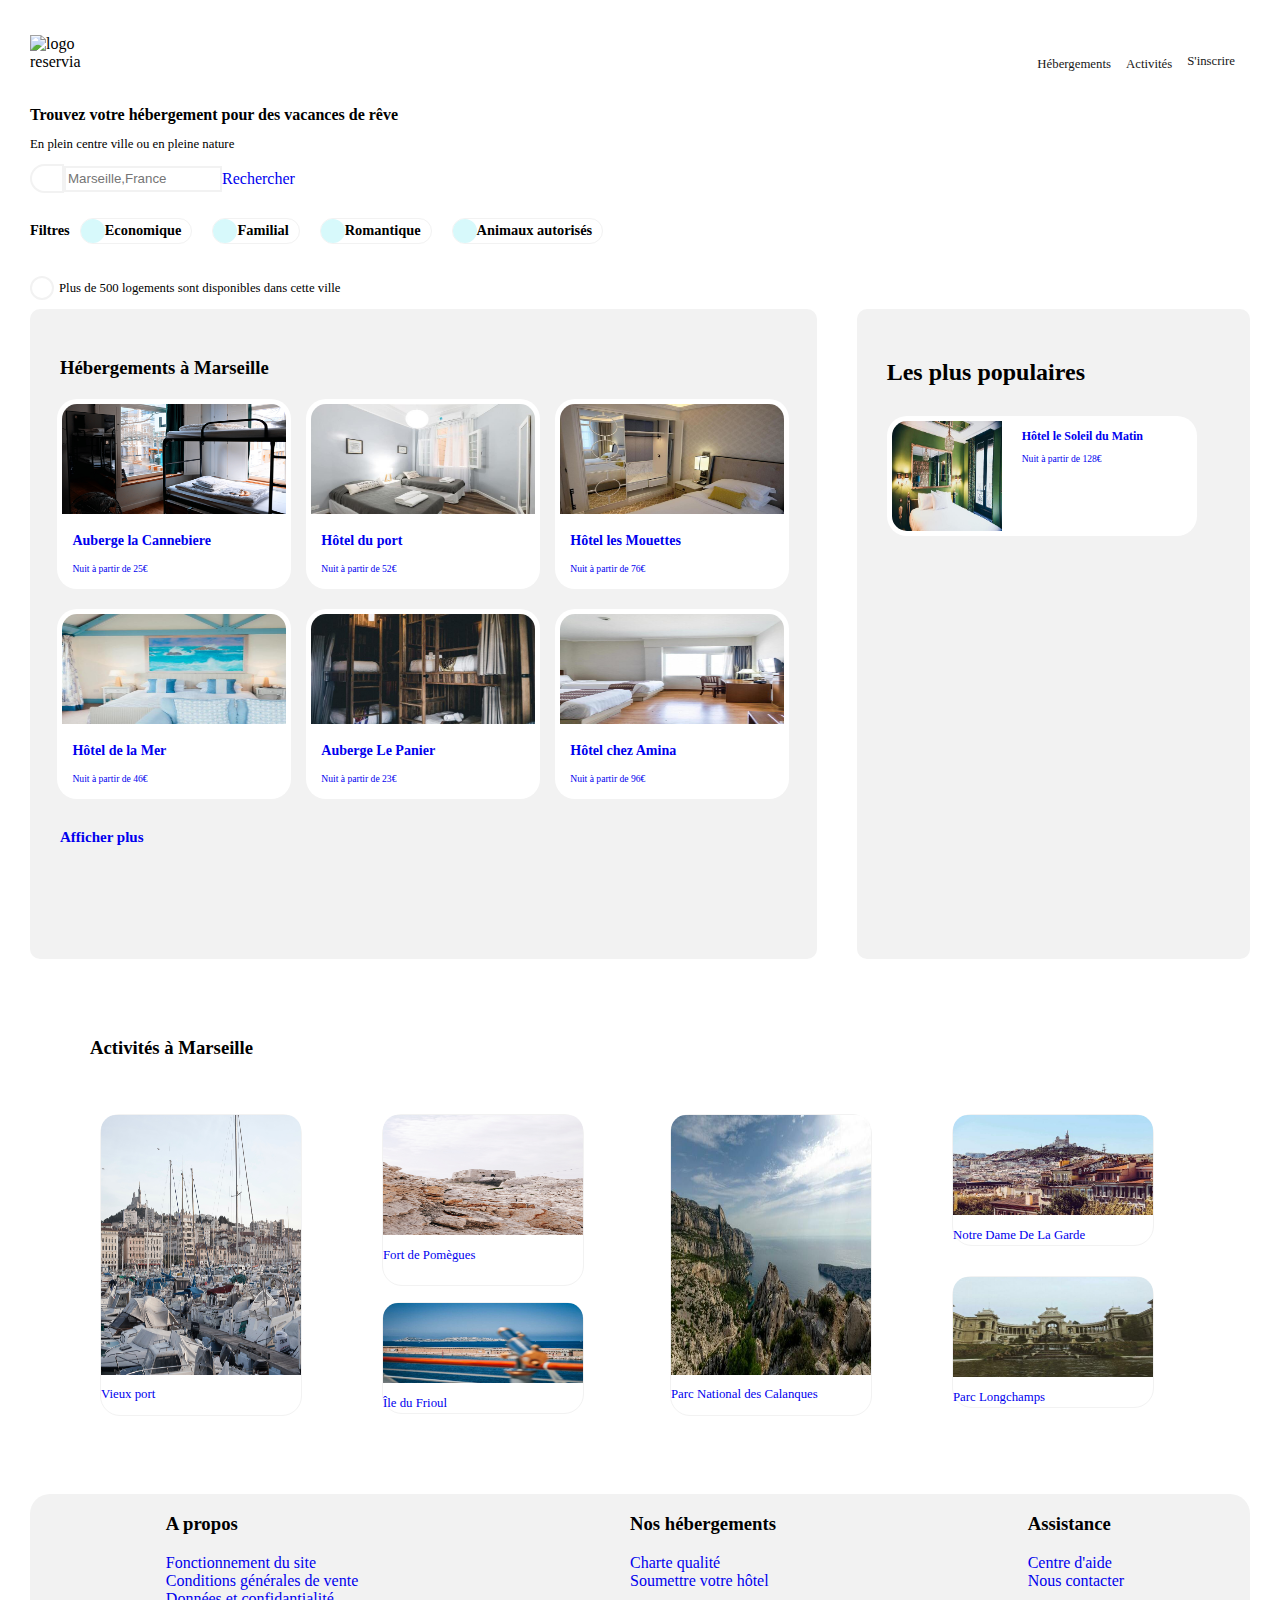
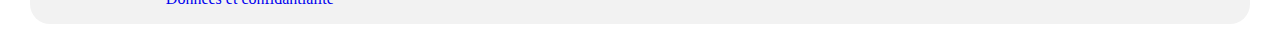
==== commit 57ae6567: "correction populaire et image" ====
--- a/reservia.html
+++ b/reservia.html
@@ -9,68 +9,68 @@
 	</head>
 	<body>
 		<div class="bloc_page">
-	<header>
-			<div class="alignement">
-				<div class="logo">
-					<img src="logo/reservia.svg" alt="logo reservia"/>
-				</div>
-				<nav>
+			<header>
+				<div class="alignement">
+					<div class="logo">
+						<img src="logo/reservia.svg" alt="logo reservia"/>
+					</div>
+					<nav>
+						<ul>
+						<li><a href="#hebergement" class="boutonhebergements" >Hébergements</a></li>
+						<li><a href="#activites">Activités</a></li>
+						<li><a href="#"><div class="colorblue">S'inscrire</div></a></li>
+						</ul>
+
+					</nav>
+				</div>
+			
+				<div>
+				<h1>Trouvez votre hébergement pour des vacances de rêve</h1>
+				<p>En plein centre ville ou en pleine nature</p>
+			
+			
+				<form method="post" action="#">
+					<div class="recherche">
+						
+						<a href="#"><div class="iconposition"><i class="fas fa-map-marker-alt"></i></div></a>
+							<div class="search"><input type="text" name="recherche" id="recherche" placeholder="Marseille,France"  /></div>
+							<label for="rechercher"><a href="#" class="bouton">Rechercher</a></label>
+						
+					</div>
+				</form>
+
+				</div>
+				<div class="filtre">
+			
 					<ul>
-					<li><a href="#hebergement" class="boutonhebergements" >Hébergements</a></li>
-					<li><a href="#activites">Activités</a></li>
-					<li><a href="#"><div class="colorblue">S'inscrire</div></a></li>
+						<li>Filtres</li>
+						<li><a href="#"><div class="iconfiltre"><i class="fas fa-money-bill-wave"></i></div><div class="marge"> Economique</div></a></li>
+						<li><a href="#"><div class="iconfiltre child"><i class="fas fa-child"></i></div> <div class="marge">Familial</div></a></li>
+						<li><a href="#"><div class="iconfiltre"><i class="fas fa-heart"></i></div> <div class="marge">Romantique</div></a></li>
+						<li><a href="#"><div class="iconfiltre"><i class="fas fa-dog"></i></div><div class="marge"> Animaux autorisés</div></a></li>
 					</ul>
-
-				</nav>
-			</div>
-		
-			<div>
-			<h1>Trouvez votre hébergement pour des vacances de rêve</h1>
-			<p>En plein centre ville ou en pleine nature</p>
-		
-		
-			<form method="post" action="#">
-				<div class="recherche">
-					
-					<a href="#"><div class="iconposition"><i class="fas fa-map-marker-alt"></i></div></a>
-						<div class="search"><input type="text" name="recherche" id="recherche" placeholder="Marseille,France"  /></div>
-						<label for="rechercher"><a href="#" class="bouton">Rechercher</a></label>
-					
-				</div>
-			</form>
-
-			</div>
-			<div class="filtre">
-		
-				<ul>
-					<li>Filtres</li>
-					<li><a href="#"><div class="iconfiltre"><i class="fas fa-money-bill-wave"></i></div><div class="marge"> Economique</div></a></li>
-					<li><a href="#"><div class="iconfiltre child"><i class="fas fa-child"></i></div> <div class="marge">Familial</div></a></li>
-					<li><a href="#"><div class="iconfiltre"><i class="fas fa-heart"></i></div> <div class="marge">Romantique</div></a></li>
-					<li><a href="#"><div class="iconfiltre"><i class="fas fa-dog"></i></div><div class="marge"> Animaux autorisés</div></a></li>
-				</ul>
-			
-			</div>
-			<div class="info">
-				<div class="Iconinfo"><i class="fas fa-info"></i></div>
-				
-			<p>Plus de 500 logements sont disponibles dans cette ville</p>
-			</div>
-		</header>
-	</div>
+				
+				</div>
+				<div class="info">
+					<div class="Iconinfo"><i class="fas fa-info"></i></div>
+					
+				<p>Plus de 500 logements sont disponibles dans cette ville</p>
+				</div>
+			</header>
+		</div>
 	
 
 	<section class="marseille" >
 
 		<div class="conteneurhebergement">
 			<div class="titreMarseille">
-				<h2 id="hebergement">Hébergements à Marseille</h2>
+				<h3 id="hebergement">Hébergements à Marseille</h3>
 			</div>
 				<div class=bloc1>
 					<div class="fond_blanc">
 						<div class="positionimage">
 
-							<a href="#"><img src="hebergements/4_small/marcus-loke-WQJvWU_HZFo-unsplash.jpg" alt="la_Cannebière" class="image"/>
+							<a href="#"><img src="hebergements/1_xlarge/marcus-loke-WQJvWU_HZFo-unsplash.jpg" alt="la_Cannebière" class="image"/>
 						
 							<div class="texte">
 								<h3>Auberge la Cannebiere</h3>
@@ -80,7 +80,7 @@
 									<i class="fas fa-star"></i>
 									<i class="fas fa-star"></i>
 									<div class="colorIcongrey">
-									<i class="fas fa-star"></i>
+										<i class="fas fa-star"></i>
 									</div>
 								
 								</div>
@@ -206,33 +206,41 @@
 			<p class="affichage">Afficher plus</p></a>
 		</div>
 
-
-
-		<div class="populaire">
+	
+		<aside class="populaire">
+			
 			<div class="chart">
-				<h1>Les plus populaires</h1>
+				<h2>Les plus populaires</h2>
 			<i class="fas fa-chart-line"></i>
 			</div>
+		
 			<div class="fond_blanc2">
-				<div class="positionImgPopulaire">
-					<a href="#">
-					<img src="hebergements/4_small/emile-guillemot-Bj_rcSC5XfE-unsplash.jpg" alt="Le_Soleil_du_Matin" class="imgpopulaire"/>
-					<div class="textepop">
-					<h1>Hôtel le Soleil du Matin</h1>
-					<p>Nuit à partir de 128€</p>
-					<div class="icon">
-					<div class="colorIcon">	<i class="fas fa-star"></i>
-						<i class="fas fa-star"></i>
-						<i class="fas fa-star"></i>
-						<i class="fas fa-star"></i>
-						<i class="fas fa-star"></i>
-						
-						</div></div>	</a>
-					</div>
-			
-			</div></div>
-
-			<div class="fond_blanc2">
+				<a href="#">
+					<div class="positionImgPopulaire">
+						
+							<img class="imgpopulaire" src="hebergements/4_small/emile-guillemot-Bj_rcSC5XfE-unsplash.jpg" alt="Photo de Le Soleil du Matin" />
+						
+						<div class="textepop">
+							<h1>Hôtel le Soleil du Matin</h1>
+							<p>Nuit à partir de 128€</p>
+							<div class="icon">
+								<div class="colorIcon">	
+									<i class="fas fa-star"></i>
+									<i class="fas fa-star"></i>
+									<i class="fas fa-star"></i>
+									<i class="fas fa-star"></i>
+									<i class="fas fa-star"></i>
+								</div>
+							</div>
+						</div>
+					</div>
+					
+				</a>
+				
+			
+		
+
+			<!--div class="fond_blanc2">
 				<div class="positionImgPopulaire">
 					<a href="#">
 					<img src="hebergements/4_small/aw-creative-VGs8z60yT2c-unsplash.jpg" alt="Au_coeur_de_l'eau"class="imgpopulaire"/>
@@ -253,7 +261,7 @@
 					</div>
 					
 				</div>
-			</div>
+			
 
 			<div class="fond_blanc2">
 				<div class="positionImgPopulaire">
@@ -274,15 +282,9 @@
 					</div>
 					
 				</div>
-			</div>	
-						
-				
-				
-			
-			
-
-</div>
-		</div>	
+			</div-->	
+						
+		</aside>	
 	</section>
 
 	<section class="bloc_activite">
--- a/style.css
+++ b/style.css
@@ -152,7 +152,7 @@
 	padding-left: 30px;
 	padding-top: 30px;
 }
-.conteneur
+.conteneurhebergement
 {
 	flex:2;
 	background-color: #F2F2F2;
@@ -167,7 +167,6 @@
 	height: 650px;
 	border-radius: 10px;
 	background-color: #F2F2F2;
-	
 }
 .bloc1
 {
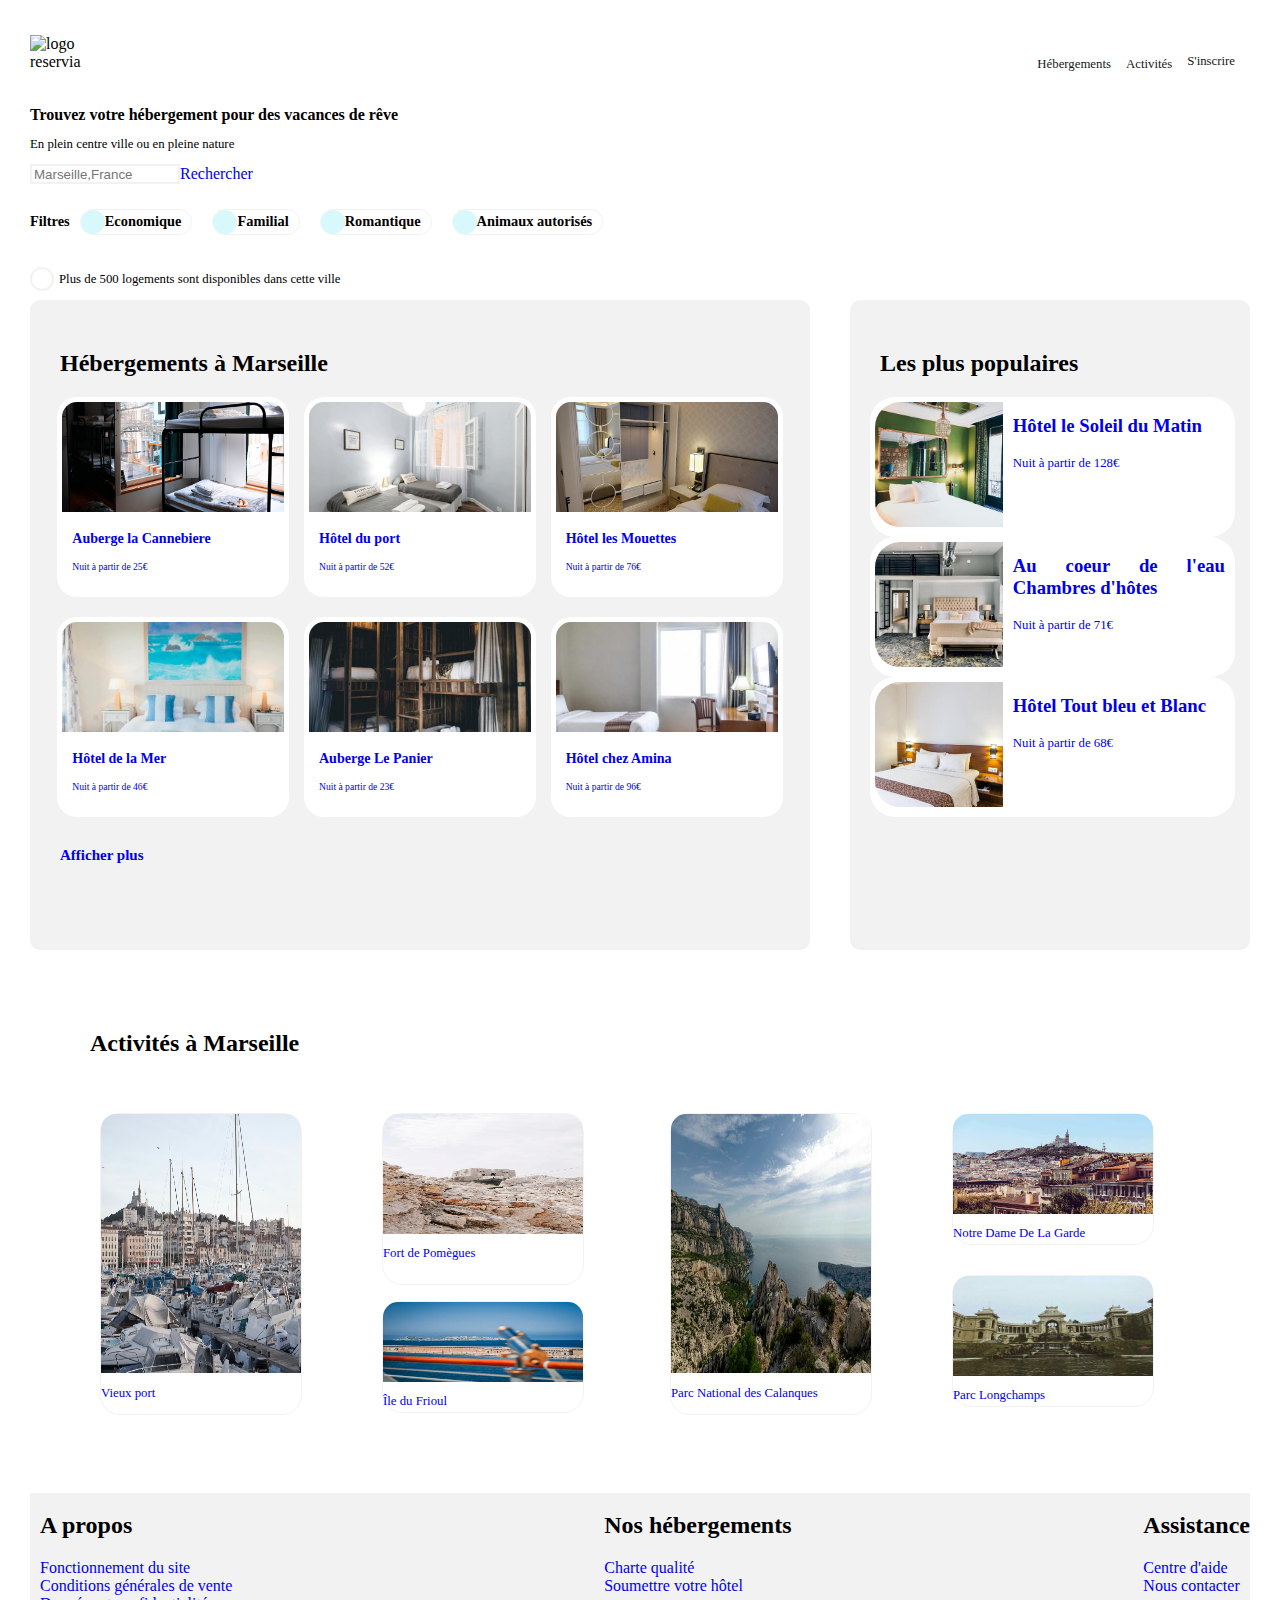
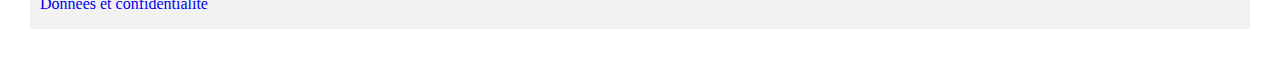
==== commit 4f0f7c83: "html terminé" ====
--- a/reservia.html
+++ b/reservia.html
@@ -25,19 +25,20 @@
 				</div>
 			
 				<div>
-				<h1>Trouvez votre hébergement pour des vacances de rêve</h1>
-				<p>En plein centre ville ou en pleine nature</p>
-			
-			
-				<form method="post" action="#">
-					<div class="recherche">
-						
-						<a href="#"><div class="iconposition"><i class="fas fa-map-marker-alt"></i></div></a>
-							<div class="search"><input type="text" name="recherche" id="recherche" placeholder="Marseille,France"  /></div>
-							<label for="rechercher"><a href="#" class="bouton">Rechercher</a></label>
-						
-					</div>
-				</form>
+					<div class="presentation">
+						<h1 >Trouvez votre hébergement pour des vacances de rêve</h1>
+						<p>En plein centre ville ou en pleine nature</p>
+					</div>
+			
+					<form method="post" action="#">
+						<div class="recherche">
+							
+							<a href="#"><div class="iconsize"><i class="fas fa-map-marker-alt"></i></div></a>
+							<input type="search" name="recherche" id="recherche" placeholder="Marseille,France"  />
+							<label class="bouton" for="rechercher"><a href="#" class="search">Rechercher</a></label>
+							
+						</div>
+					</form>
 
 				</div>
 				<div class="filtre">
@@ -45,7 +46,7 @@
 					<ul>
 						<li>Filtres</li>
 						<li><a href="#"><div class="iconfiltre"><i class="fas fa-money-bill-wave"></i></div><div class="marge"> Economique</div></a></li>
-						<li><a href="#"><div class="iconfiltre child"><i class="fas fa-child"></i></div> <div class="marge">Familial</div></a></li>
+						<li><a href="#"><div class="iconfiltre"><i class="fas fa-child"></i></div> <div class="marge">Familial</div></a></li>
 						<li><a href="#"><div class="iconfiltre"><i class="fas fa-heart"></i></div> <div class="marge">Romantique</div></a></li>
 						<li><a href="#"><div class="iconfiltre"><i class="fas fa-dog"></i></div><div class="marge"> Animaux autorisés</div></a></li>
 					</ul>
@@ -64,7 +65,7 @@
 
 		<div class="conteneurhebergement">
 			<div class="titreMarseille">
-				<h3 id="hebergement">Hébergements à Marseille</h3>
+				<h2 id="hebergement">Hébergements à Marseille</h2>
 			</div>
 				<div class=bloc1>
 					<div class="fond_blanc">
@@ -214,14 +215,14 @@
 			<i class="fas fa-chart-line"></i>
 			</div>
 		
-			<div class="fond_blanc2">
+			<div class="bloc">
 				<a href="#">
 					<div class="positionImgPopulaire">
 						
 							<img class="imgpopulaire" src="hebergements/4_small/emile-guillemot-Bj_rcSC5XfE-unsplash.jpg" alt="Photo de Le Soleil du Matin" />
 						
 						<div class="textepop">
-							<h1>Hôtel le Soleil du Matin</h1>
+							<h3>Hôtel le Soleil du Matin</h3>
 							<p>Nuit à partir de 128€</p>
 							<div class="icon">
 								<div class="colorIcon">	
@@ -240,56 +241,57 @@
 			
 		
 
-			<!--div class="fond_blanc2">
+				<a href="#">
 				<div class="positionImgPopulaire">
-					<a href="#">
-					<img src="hebergements/4_small/aw-creative-VGs8z60yT2c-unsplash.jpg" alt="Au_coeur_de_l'eau"class="imgpopulaire"/>
+					
+					 <img src="hebergements/4_small/aw-creative-VGs8z60yT2c-unsplash.jpg" alt="Au_coeur_de_l'eau" class="imgpopulaire"/>
 					<div class="textepop">
-					<h1>Au coeur de l'eau Chambres d'hôtes</h1>
-					<p>Nuit à partir de 71€</p>
-					<div class="icon">
-						<div class="colorIcon">	
-						<i class="fas fa-star"></i>
-						<i class="fas fa-star"></i>
-						<i class="fas fa-star"></i>
-						<i class="fas fa-star"></i>
-						<div class="colorIcongrey">
-							<i class="fas fa-star"></i>
-							</div>
-						
-						</div></div></a>
-					</div>
-					
-				</div>
-			
-
-			<div class="fond_blanc2">
+						<h3>Au coeur de l'eau Chambres d'hôtes</h3>
+						<p>Nuit à partir de 71€</p>
+						<div class="icon">
+							<div class="colorIcon">	
+							<i class="fas fa-star"></i>
+							<i class="fas fa-star"></i>
+							<i class="fas fa-star"></i>
+							<i class="fas fa-star"></i>
+							<div class="colorIcongrey">
+								<i class="fas fa-star"></i>
+								</div>
+						
+							</div>
+						</div>
+					</div>
+					
+				</div></a>
+					
+				<a href="#">
 				<div class="positionImgPopulaire">
-					<a href="#">
-					<img src="hebergements/4_small/febrian-zakaria-sjvU0THccQA-unsplash.jpg" alt="Hôtel_Tout_bleu_Tout_Blanc"class="imgpopulaire"/>
+					
+						<img src="hebergements/4_small/febrian-zakaria-sjvU0THccQA-unsplash.jpg" alt="Hôtel_Tout_bleu_Tout_Blanc" class="imgpopulaire"/>
 					<div class="textepop">
-					<h1>Hôtel Tout bleu et Blanc</h1>
-					<p>Nuit à partir de 68€</p>
-					<div class="icon">
-						<div class="colorIcon">	<i class="fas fa-star"></i>
-						<i class="fas fa-star"></i>
-						<i class="fas fa-star"></i>
-						<i class="fas fa-star"></i>
-							<div class="colorIcongrey">
-							<i class="fas fa-star"></i>
-							</div>
-						</div></div></a>
-					</div>
-					
-				</div>
-			</div-->	
-						
+						<h3>Hôtel Tout bleu et Blanc</h3>
+						<p>Nuit à partir de 68€</p>
+						<div class="icon">
+							<div class="colorIcon">	<i class="fas fa-star"></i>
+							<i class="fas fa-star"></i>
+							<i class="fas fa-star"></i>
+							<i class="fas fa-star"></i>
+								<div class="colorIcongrey">
+								<i class="fas fa-star"></i>
+								</div>
+							</div>
+						</div>
+					</div>
+					
+				</div></a>
+					
+			</div>		
 		</aside>	
 	</section>
 
 	<section class="bloc_activite">
 
-		<h3 id="activites" class="titreMarseille">Activités à Marseille</h3>
+		<h2 id="activites" class="titreMarseille">Activités à Marseille</h2>
 		<div class="positionactivite">
 			<figure >
 				<a href="#">
@@ -305,7 +307,7 @@
 					<figure>
 						<a href="#">
 						<div class="cadre_blanc2">
-							<img src="activites/1_xlarge/paul-hermann-QFTrLdQIRhI-unsplash.jpg" alt="fort" class= "photocourte"/>
+							<img src="activites/4_small/paul-hermann-QFTrLdQIRhI-unsplash.jpg" alt="fort" class= "photocourte"/>
 							<div class="text"><p>Fort de Pomègues</p></div>
 						</div>
 						</a>
@@ -353,16 +355,16 @@
 	<footer>
 		
 		<div class="a_propos">
-			<h3>A propos</h3>
+			<h2>A propos</h2>
 			
 			<ul>
 				<li><a href="#">Fonctionnement du site</a></li>
 				<li><a href="#">Conditions générales de vente</a></li>
-				<li><a href="#">Données et confidantialité</a></li>
+				<li><a href="#">Données et confidentialité</a></li>
 			</ul>
 		</div>	
 		<div class="noshebergements">
-			<h3>Nos hébergements</h3>
+			<h2>Nos hébergements</h2>
 			
 			<ul>
 				<li><a href="#">Charte qualité</a></li>
@@ -370,7 +372,7 @@
 			</ul>
 		</div>
 		<div class="assistance">
-			<h3>Assistance</h3>
+			<h2>Assistance</h2>
 			
 			<ul>
 				<li><a href="#">Centre d'aide</a></li>
--- a/style.css
+++ b/style.css
@@ -151,6 +151,7 @@
 {
 	padding-left: 30px;
 	padding-top: 30px;
+
 }
 .conteneurhebergement
 {
@@ -204,7 +205,7 @@
 	border-radius:20px;
 	padding: 5px;
 	width: 30%;
-	height:180px;
+	height:190px;
 
 }
 .texte
@@ -235,10 +236,8 @@
 	width: 100%;
 	height:110px;
 	position:relative;
-
-}
-
-
+	object-fit: cover;
+}
 .affichage
 {
 	font-weight: bold;
@@ -260,39 +259,35 @@
 }
 .imgpopulaire
 {
-	border-radius: 15px 0  0 15px ;
-	
-	
-	width: 110px;
-	height:110px;
+	margin-top: 5px;
+	margin-left:5px;
+    width: 35%;
+	height:125px ;
+	border-radius: 25px 0 0 25px;
+	object-fit: cover;
 }
 
 .positionImgPopulaire
 {
-	display: flex;
-	flex-direction: row;
-	height:50px;
-	width:100%;
+	width: 365px;
+    height: 140px;
+    background-color: white;
+    border-radius: 25px;
+    display: flex;
+    text-align: justify;
+	margin-left:20px;
+	margin-right:15px;
 }
 .fond_blanc2
 {
-	background-color: white;
-	border-radius:20px;
-	padding: 5px;
-	width: 300px;
-	height:110px;
-	margin-left: 30px;
-	margin-top: 10px;
-	margin-bottom:20px;
+	display:block;
+	
 }
 .textepop
 {
-	padding-left: 20px;
-	padding-right: 20px;
-	font-size: 12px;
-	width:100%;
-	height:auto;
-	
+	width: auto;
+    padding-left: 10px;
+    padding-right: 10px;
 }
 
 
@@ -413,7 +408,7 @@
 	margin-bottom:10px;
 	width: 30%;
 }
-div .positionactivite p
+div .positionactivite
 {
 	font-weight: bold;
 	padding-left:20px;
@@ -426,8 +421,7 @@
 	display: flex;
 	flex-direction: row;
 	background-color: #F2F2F2;
-	justify-content: space-around;
-	border-radius: 20px;
+	justify-content: space-between;
 	
 }
 
@@ -451,7 +445,6 @@
 .a_propos
 {
 	margin-left: 10px;
-	
 	margin-right: 10px;
 }
 .noshebergements
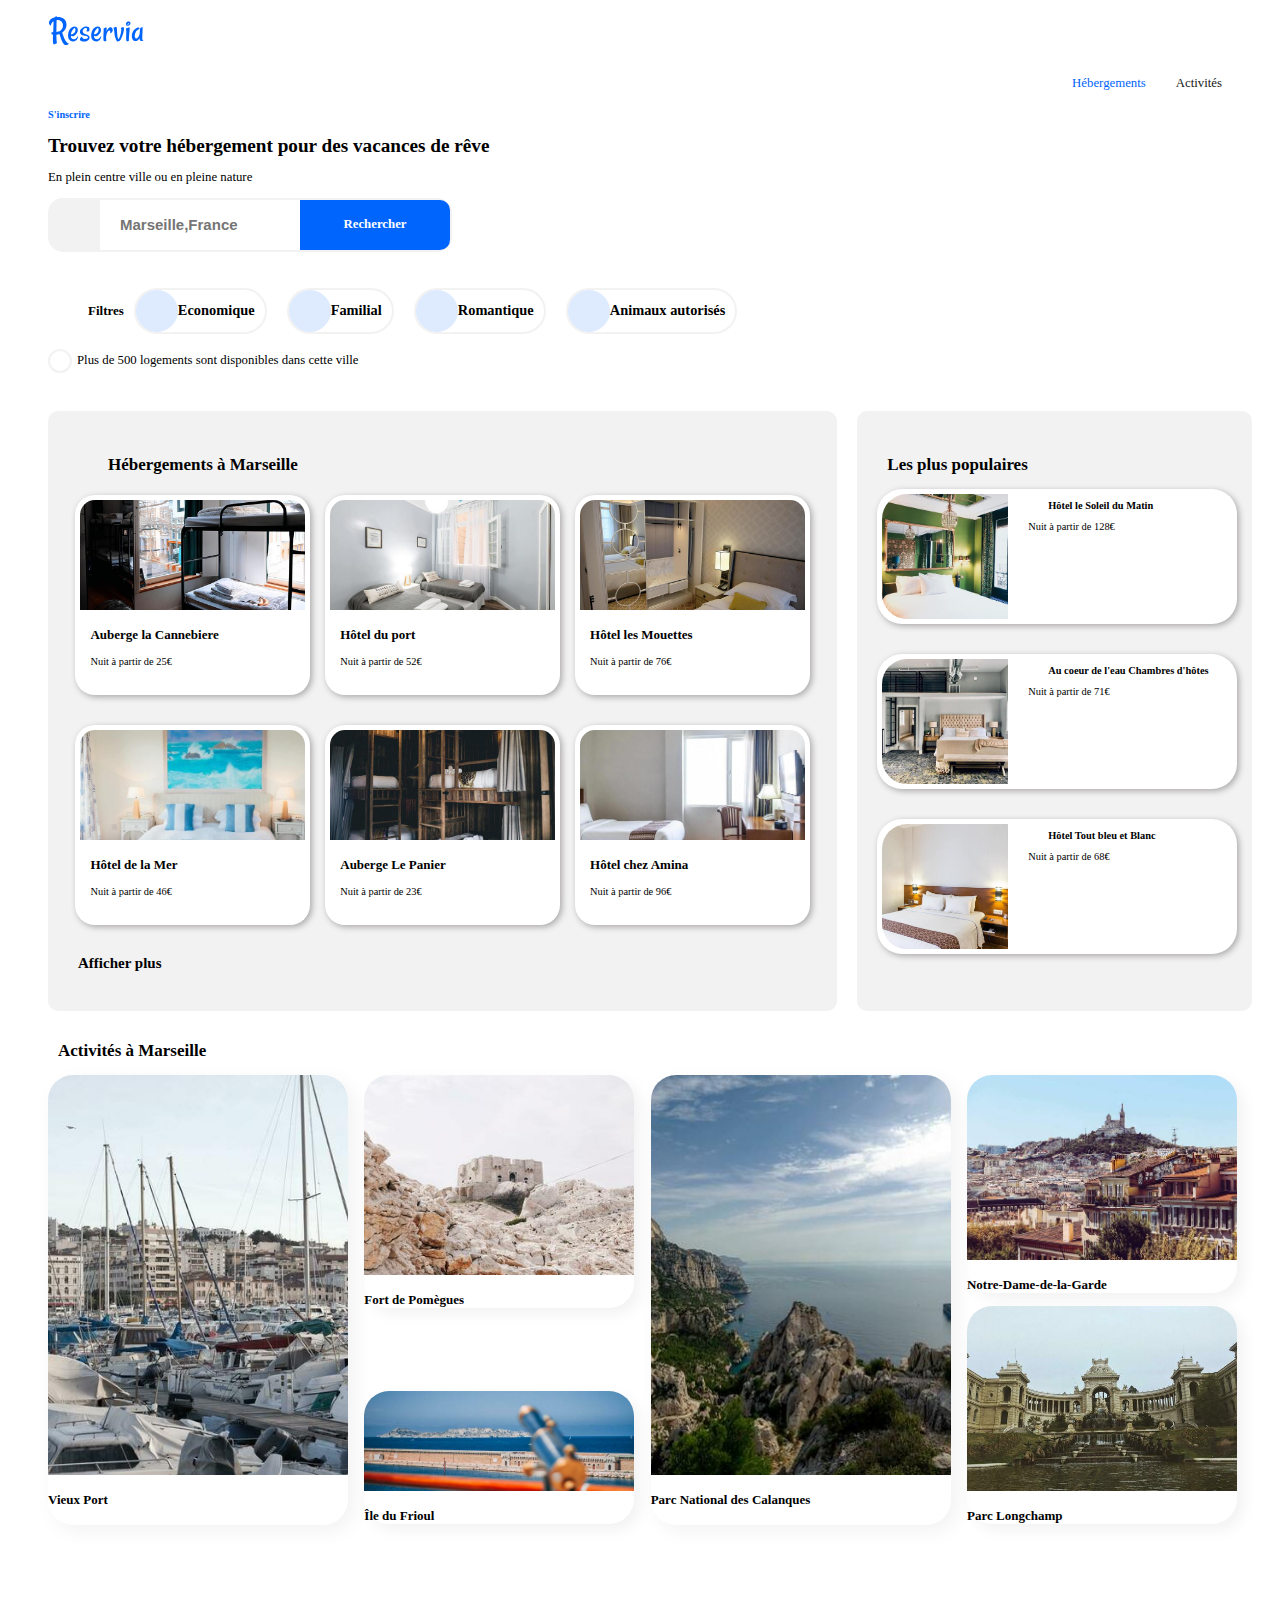
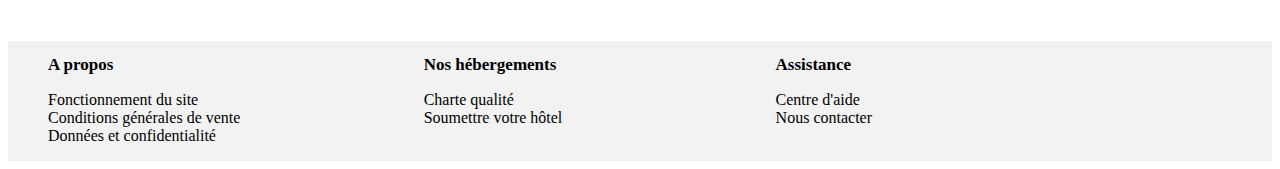
==== commit 8301a5fc: "modifications pour le responsive" ====
--- a/reservia.html
+++ b/reservia.html
@@ -5,27 +5,27 @@
 		<Title>Reservia</Title>
 		<link rel="stylesheet" href="style.css"/>
 		<link rel="stylesheet" href="https://use.fontawesome.com/releases/v5.15.3/css/all.css" integrity="sha384-SZXxX4whJ79/gErwcOYf+zWLeJdY/qpuqC4cAa9rOGUstPomtqpuNWT9wdPEn2fk" crossorigin="anonymous">
-
+		<meta name="viewport" content="width=device-width">
 	</head>
 	<body>
-		<div class="bloc_page">
+		<div id="bloc_page">
 			<header>
-				<div class="alignement">
-					<div class="logo">
-						<img src="logo/reservia.svg" alt="logo reservia"/>
-					</div>
+				
+				<div class="alignementnav">
+					
+					<img  src="logo/Reservia.svg " alt="logo reservia" id="logo"/>
+				
 					<nav>
 						<ul>
 						<li><a href="#hebergement" class="boutonhebergements" >Hébergements</a></li>
 						<li><a href="#activites">Activités</a></li>
-						<li><a href="#"><div class="colorblue">S'inscrire</div></a></li>
 						</ul>
-
+							<p ><a href="#" class="colorblue">S'inscrire</a></p>
 					</nav>
 				</div>
-			
-				<div>
-					<div class="presentation">
+				
+				<div >
+					<div id="intro">
 						<h1 >Trouvez votre hébergement pour des vacances de rêve</h1>
 						<p>En plein centre ville ou en pleine nature</p>
 					</div>
@@ -35,20 +35,20 @@
 							
 							<a href="#"><div class="iconsize"><i class="fas fa-map-marker-alt"></i></div></a>
 							<input type="search" name="recherche" id="recherche" placeholder="Marseille,France"  />
-							<label class="bouton" for="rechercher"><a href="#" class="search">Rechercher</a></label>
+							<label class="bouton" for="research"><i class="fas fa-search"></i><p class="search">Rechercher</p></label>
 							
 						</div>
 					</form>
 
 				</div>
 				<div class="filtre">
-			
+					<h3>Filtres</h3>
 					<ul>
-						<li>Filtres</li>
 						<li><a href="#"><div class="iconfiltre"><i class="fas fa-money-bill-wave"></i></div><div class="marge"> Economique</div></a></li>
-						<li><a href="#"><div class="iconfiltre"><i class="fas fa-child"></i></div> <div class="marge">Familial</div></a></li>
+						<li><a href="#"><div class="iconfiltre"><i class="fas fa-child"></i></div><div class="marge">Familial</div> </a></li>
 						<li><a href="#"><div class="iconfiltre"><i class="fas fa-heart"></i></div> <div class="marge">Romantique</div></a></li>
 						<li><a href="#"><div class="iconfiltre"><i class="fas fa-dog"></i></div><div class="marge"> Animaux autorisés</div></a></li>
+					
 					</ul>
 				
 				</div>
@@ -57,330 +57,334 @@
 					
 				<p>Plus de 500 logements sont disponibles dans cette ville</p>
 				</div>
+			
 			</header>
-		</div>
+		
 	
 
-	<section class="marseille" >
-
-		<div class="conteneurhebergement">
-			<div class="titreMarseille">
-				<h2 id="hebergement">Hébergements à Marseille</h2>
-			</div>
-				<div class=bloc1>
-					<div class="fond_blanc">
-						<div class="positionimage">
-
-							<a href="#"><img src="hebergements/1_xlarge/marcus-loke-WQJvWU_HZFo-unsplash.jpg" alt="la_Cannebière" class="image"/>
-						
-							<div class="texte">
-								<h3>Auberge la Cannebiere</h3>
-								<p>Nuit à partir de 25€</p>
-								<div class="colorIcon">	<i class="fas fa-star"></i>
+			<section class="marseille" >
+
+				<article class="conteneurhebergement">
+					<div class="titreMarseille">
+						<h2 id="hebergement">Hébergements à Marseille</h2>
+					</div>
+						<div class=bloc1> 
+							<div class="fond_blanc">
+								<div class="positionimage">
+
+									<a href="#"><img src="hebergements/4_small/marcus-loke-WQJvWU_HZFo-unsplash.jpg" alt="la_Cannebière" class="image"/>
+								
+									<div class="texte">
+										<h3>Auberge la Cannebiere</h3>
+										<p>Nuit à partir de 25€</p>
+										<div class="colorIcon">	<i class="fas fa-star"></i>
+											<i class="fas fa-star"></i>
+											<i class="fas fa-star"></i>
+											<i class="fas fa-star"></i>
+											<div class="colorIcongrey">
+												<i class="fas fa-star"></i>
+											</div>
+										
+										</div>
+									</div>
+									</a>
+								</div>
+							</div>
+						
+						
+
+							<div class="fond_blanc">
+								<div class="positionimage">
+									<a href="#"><img src="hebergements/4_small/fred-kleber-gTbaxaVLvsg-unsplash.jpg" alt="port" class="image"/>
+									<div class="texte">
+										<h3>Hôtel du port</h3>
+										<p>Nuit à partir de 52€</p>
+										<div class="colorIcon">	<i class="fas fa-star"></i>
+											<i class="fas fa-star"></i>
+											<i class="fas fa-star"></i>
+											<i class="fas fa-star"></i>
+											<i class="fas fa-star"></i>
+										
+										</div>
+									</div>
+									</a>
+								</div>
+							</div>
+			
+
+							<div class="fond_blanc">
+								<div class="positionimage">
+									<a href="#">
+									<img src="hebergements/4_small/reisetopia-B8WIgxA_PFU-unsplash.jpg" alt="Mouettes" class="image"/>
+								
+									<div class="texte">
+										<h3>Hôtel les Mouettes</h3>
+										<p>Nuit à partir de 76€</p>
+										<div class="colorIcon">	<i class="fas fa-star"></i>
+											<i class="fas fa-star"></i>
+											<i class="fas fa-star"></i>
+											<i class="fas fa-star"></i>
+											<div class="colorIcongrey">
+												<i class="fas fa-star"></i>
+											</div>
+										</div>
+									</div>
+									</a>
+								</div>
+							</div>
+						
+						</div>
+						
+						<div class=bloc2>
+
+							<div class="fond_blanc">
+								<div class="positionimage">
+
+									<a href="#">
+									<img src="hebergements/4_small/annie-spratt-Eg1qcIitAuA-unsplash.jpg" alt="mer" class="image"/>
+									
+									<div class="texte">
+										<h3>Hôtel de la Mer</h3>
+										<p>Nuit à partir de 46€</p>
+										<div class="colorIcon">	<i class="fas fa-star"></i>
+											<i class="fas fa-star"></i>
+											<i class="fas fa-star"></i>
+											<div class="colorIcongrey">
+												<i class="fas fa-star"></i>
+												<i class="fas fa-star"></i>
+											</div>
+											
+										</div>
+									</div>
+									</a>
+								</div>
+							</div>
+						
+							
+							<div class="fond_blanc">
+								<div class="positionimage">
+									<a href="#">
+										<img src="hebergements/4_small/nicate-lee-kT-ZyaiwBe0-unsplash.jpg" alt="le_panier" class="image"/>
+								
+										<div class="texte">
+											<h3>Auberge Le Panier</h3>
+											<p>Nuit à partir de 23€</p>
+											<div class="colorIcon">	
+												<i class="fas fa-star"></i>
+												<i class="fas fa-star"></i>
+												<i class="fas fa-star"></i>
+												<i class="fas fa-star"></i>
+												<div class="colorIcongrey">
+													<i class="fas fa-star"></i>
+												</div>
+											</div>
+										</div>
+									</a>
+								</div>
+							</div>
+						
+
+							<div class="fond_blanc">
+								<div class="positionimage">
+									<a href="#">
+										<img src="hebergements/4_small/febrian-zakaria-M6S1WvfW68A-unsplash.jpg" alt="chez_amina" class="image"/>
+						
+										<div class="texte">
+											<h3>Hôtel chez Amina</h3>
+											<p>Nuit à partir de 96€</p>
+											<div class="colorIcon">	<i class="fas fa-star"></i>
+												<i class="fas fa-star"></i>
+												<i class="fas fa-star"></i>
+												<i class="fas fa-star"></i>
+												<i class="fas fa-star"></i>
+											</div>
+										</div>
+									</a>
+								</div>
+							</div>
+							
+						</div>
+				
+					<a href="#">
+					<p class="affichage">Afficher plus</p></a>
+					</article>
+
+			
+				<aside class="populaire">
+					
+					<div class="chart">
+						<h2>Les plus populaires</h2>
+					<i class="fas fa-chart-line"></i>
+					</div>
+				
+					<div class="bloc">
+						<a href="#">
+							<div class="positionImgPopulaire">
+								
+								<img class="imgpopulaire" src="hebergements/4_small/emile-guillemot-Bj_rcSC5XfE-unsplash.jpg" alt="Photo de Le Soleil du Matin" />
+								
+								<div class="textepop">
+									<h3>Hôtel le Soleil du Matin</h3>
+									<p>Nuit à partir de 128€</p>
+									<div class="icon">
+										<div class="colorIcon" >	
+											<i class="fas fa-star"></i>
+											<i class="fas fa-star"></i>
+											<i class="fas fa-star"></i>
+											<i class="fas fa-star"></i>
+											<i class="fas fa-star"></i>
+										</div>
+									</div>
+								</div>
+							</div>
+							
+						</a>
+						
+					
+				
+
+						<a href="#">
+						<div class="positionImgPopulaire">
+							
+							<img src="hebergements/4_small/aw-creative-VGs8z60yT2c-unsplash.jpg" alt="Au_coeur_de_l'eau" class="imgpopulaire"/>
+							<div class="textepop">
+								<h3>Au coeur de l'eau Chambres d'hôtes</h3>
+								<p>Nuit à partir de 71€</p>
+								<div class="icon">
+									<div class="colorIcon">	
+									<i class="fas fa-star"></i>
 									<i class="fas fa-star"></i>
 									<i class="fas fa-star"></i>
 									<i class="fas fa-star"></i>
 									<div class="colorIcongrey">
 										<i class="fas fa-star"></i>
-									</div>
-								
-								</div>
-							</div>
+										</div>
+								
+									</div>
+								</div>
+							</div>
+							
+						</div></a>
+							
+						<a href="#">
+						<div class="positionImgPopulaire">
+							
+								<img src="hebergements/4_small/febrian-zakaria-sjvU0THccQA-unsplash.jpg" alt="Hôtel_Tout_bleu_Tout_Blanc" class="imgpopulaire"/>
+							<div class="textepop">
+								<h3>Hôtel Tout bleu et Blanc</h3>
+								<p>Nuit à partir de 68€</p>
+								<div class="icon">
+									<div class="colorIcon">	<i class="fas fa-star"></i>
+									<i class="fas fa-star"></i>
+									<i class="fas fa-star"></i>
+									<i class="fas fa-star"></i>
+										<div class="colorIcongrey">
+										<i class="fas fa-star"></i>
+										</div>
+									</div>
+								</div>
+							</div>
+							
+						</div></a>
+							
+					</div>		
+				</aside>	
+			</section>
+
+			<section id="activites" class="bloc_activite">
+				<div class=bloc_act>
+					<header>
+						<h2  class="titreMarseille2">Activités à Marseille</h2>
+					</header>
+
+					<div class="positionactivite">
+
+						<a href="#">
+						<div class="imagesactivites">
+							<img class="photolongue" src="activites/4_small/reno-laithienne-QUgJhdY5Fyk-unsplash.jpg" alt="port"/>	
+							<h3>Vieux Port</h3>	
+						</div>
+						</a>
+					
+
+						<div class="photocolumn">
+							<a href="#">
+							<div class="imagesactivites2">
+								<img  class="photocourte" src="activites/4_small/paul-hermann-QFTrLdQIRhI-unsplash.jpg" alt="Fort"/>
+								<h3>Fort de Pomègues</h3>
+							</div>
+							
 							</a>
-						</div>
+						
+							<a href="#">
+							<div class=imagesactivites3>
+								
+								<img class="photocourte2" src="activites/4_small/kevin-hikari-rV_Qd1l-VXg-unsplash.jpg" alt="Frioul" />
+									<h3>Île du Frioul</h3>
+							</div>
+							</a>
+						</div>
+
+						<a href="#">
+						<div class="imagesactivites">
+							<img class="photolongue" src="activites/4_small/kilyan-sockalingum-NR8-cBCN3aI-unsplash.jpg" alt="Parc"/>	
+							<h3>Parc National des Calanques</h3>	
+						</div>
+						</a>
+					
+
+						<div class="photocolumn">
+							<a href="#">
+							<div class="imagesactivites3">
+								<img  class="photocourte3" src="activites/4_small/florian-wehde-xW9e8gdotxI-unsplash.jpg" alt="Notre Dame"/>
+								<h3>Notre-Dame-de-la-Garde</h3>
+							</div>
+							
+							</a>
+						
+							<a href="#">
+							<div class=imagesactivites4>
+								
+								<img class="photocourte4" src="activites/4_small/lena-paulin-wH2-EJoDcV0-unsplash.jpg" alt="Longchamp" />
+									<h3>Parc Longchamp</h3>
+							</div>
+							</a>
+						</div>
+
+						
 					</div>
-				
-				
-
-					<div class="fond_blanc">
-						<div class="positionimage">
-							<a href="#"><img src="hebergements/4_small/fred-kleber-gTbaxaVLvsg-unsplash.jpg" alt="port" class="image"/>
-							<div class="texte">
-								<h3>Hôtel du port</h3>
-								<p>Nuit à partir de 52€</p>
-								<div class="colorIcon">	<i class="fas fa-star"></i>
-									<i class="fas fa-star"></i>
-									<i class="fas fa-star"></i>
-									<i class="fas fa-star"></i>
-									<i class="fas fa-star"></i>
-								
-								</div>
-							</div>
-							</a>
-						</div>
-					</div>
+				</div>
+			</section>
+		</div>
+		<footer >
+			
+			<div class="a_propos">
+				<h2>A propos</h2>
+				
+				<ul>
+					<li><a href="#">Fonctionnement du site</a></li>
+					<li><a href="#">Conditions générales de vente</a></li>
+					<li><a href="#">Données et confidentialité</a></li>
+				</ul>
+			</div>	
+			<div class="noshebergements">
+				<h2>Nos hébergements</h2>
+				
+				<ul>
+					<li><a href="#">Charte qualité</a></li>
+					<li><a href="#">Soumettre votre hôtel</a></li>
+				</ul>
+			</div>
+			<div class="assistance">
+				<h2>Assistance</h2>
+				
+				<ul>
+					<li><a href="#">Centre d'aide</a></li>
+					<li><a href="mailto:webmaster@example.com">
+						Nous contacter</a></li>
+				</ul>
+			</div>
+		</footer>
 	
-
-					<div class="fond_blanc">
-						<div class="positionimage">
-							<a href="#">
-							<img src="hebergements/4_small/reisetopia-B8WIgxA_PFU-unsplash.jpg" alt="Mouettes" class="image"/>
-						
-							<div class="texte">
-								<h3>Hôtel les Mouettes</h3>
-								<p>Nuit à partir de 76€</p>
-								<div class="colorIcon">	<i class="fas fa-star"></i>
-									<i class="fas fa-star"></i>
-									<i class="fas fa-star"></i>
-									<i class="fas fa-star"></i>
-									<div class="colorIcongrey">
-										<i class="fas fa-star"></i>
-									</div>
-								</div>
-							</div>
-							</a>
-						</div>
-					</div>
-				
-				</div>
-				
-				<div class=bloc2>
-
-					<div class="fond_blanc">
-						<div class="positionimage">
-
-							<a href="#">
-							<img src="hebergements/4_small/annie-spratt-Eg1qcIitAuA-unsplash.jpg" alt="mer" class="image"/>
-							
-							<div class="texte">
-								<h3>Hôtel de la Mer</h3>
-								<p>Nuit à partir de 46€</p>
-								<div class="colorIcon">	<i class="fas fa-star"></i>
-									<i class="fas fa-star"></i>
-									<i class="fas fa-star"></i>
-									<div class="colorIcongrey">
-										<i class="fas fa-star"></i>
-										<i class="fas fa-star"></i>
-									</div>
-									
-								</div>
-							</div>
-							</a>
-						</div>
-					</div>
-				
-					
-					<div class="fond_blanc">
-						<div class="positionimage">
-							<a href="#">
-							<img src="hebergements/4_small/nicate-lee-kT-ZyaiwBe0-unsplash.jpg" alt="le_panier" class="image"/>
-						
-							<div class="texte">
-								<h3>Auberge Le Panier</h3>
-								<p>Nuit à partir de 23€</p>
-								<div class="colorIcon">	
-									<i class="fas fa-star"></i>
-									<i class="fas fa-star"></i>
-									<i class="fas fa-star"></i>
-									<i class="fas fa-star"></i>
-									<div class="colorIcongrey">
-										<i class="fas fa-star"></i>
-									</div>
-								</div>
-							</div></a>
-						</div>
-					</div>
-				
-
-					<div class="fond_blanc">
-						<div class="positionimage">
-							<a href="#">
-								<img src="hebergements/4_small/febrian-zakaria-M6S1WvfW68A-unsplash.jpg" alt="chez_amina" class="image"/>
-				
-								<div class="texte">
-									<h3>Hôtel chez Amina</h3>
-									<p>Nuit à partir de 96€</p>
-									<div class="colorIcon">	<i class="fas fa-star"></i>
-										<i class="fas fa-star"></i>
-										<i class="fas fa-star"></i>
-										<i class="fas fa-star"></i>
-										<i class="fas fa-star"></i>
-									</div>
-								</div>
-							</a>
-						</div>
-					</div>
-					
-				</div>
-		
-			<a href="#">
-			<p class="affichage">Afficher plus</p></a>
-		</div>
-
-	
-		<aside class="populaire">
-			
-			<div class="chart">
-				<h2>Les plus populaires</h2>
-			<i class="fas fa-chart-line"></i>
-			</div>
-		
-			<div class="bloc">
-				<a href="#">
-					<div class="positionImgPopulaire">
-						
-							<img class="imgpopulaire" src="hebergements/4_small/emile-guillemot-Bj_rcSC5XfE-unsplash.jpg" alt="Photo de Le Soleil du Matin" />
-						
-						<div class="textepop">
-							<h3>Hôtel le Soleil du Matin</h3>
-							<p>Nuit à partir de 128€</p>
-							<div class="icon">
-								<div class="colorIcon">	
-									<i class="fas fa-star"></i>
-									<i class="fas fa-star"></i>
-									<i class="fas fa-star"></i>
-									<i class="fas fa-star"></i>
-									<i class="fas fa-star"></i>
-								</div>
-							</div>
-						</div>
-					</div>
-					
-				</a>
-				
-			
-		
-
-				<a href="#">
-				<div class="positionImgPopulaire">
-					
-					 <img src="hebergements/4_small/aw-creative-VGs8z60yT2c-unsplash.jpg" alt="Au_coeur_de_l'eau" class="imgpopulaire"/>
-					<div class="textepop">
-						<h3>Au coeur de l'eau Chambres d'hôtes</h3>
-						<p>Nuit à partir de 71€</p>
-						<div class="icon">
-							<div class="colorIcon">	
-							<i class="fas fa-star"></i>
-							<i class="fas fa-star"></i>
-							<i class="fas fa-star"></i>
-							<i class="fas fa-star"></i>
-							<div class="colorIcongrey">
-								<i class="fas fa-star"></i>
-								</div>
-						
-							</div>
-						</div>
-					</div>
-					
-				</div></a>
-					
-				<a href="#">
-				<div class="positionImgPopulaire">
-					
-						<img src="hebergements/4_small/febrian-zakaria-sjvU0THccQA-unsplash.jpg" alt="Hôtel_Tout_bleu_Tout_Blanc" class="imgpopulaire"/>
-					<div class="textepop">
-						<h3>Hôtel Tout bleu et Blanc</h3>
-						<p>Nuit à partir de 68€</p>
-						<div class="icon">
-							<div class="colorIcon">	<i class="fas fa-star"></i>
-							<i class="fas fa-star"></i>
-							<i class="fas fa-star"></i>
-							<i class="fas fa-star"></i>
-								<div class="colorIcongrey">
-								<i class="fas fa-star"></i>
-								</div>
-							</div>
-						</div>
-					</div>
-					
-				</div></a>
-					
-			</div>		
-		</aside>	
-	</section>
-
-	<section class="bloc_activite">
-
-		<h2 id="activites" class="titreMarseille">Activités à Marseille</h2>
-		<div class="positionactivite">
-			<figure >
-				<a href="#">
-				<div class="cadre_blanc">
-				<img src="activites/1_xlarge/reno-laithienne-QUgJhdY5Fyk-unsplash.jpg" alt="vieux_port" class="photolongue"/>
-				<div class="text"><p>Vieux port</p></div>
-				</div>
-				</a>
-			</figure>
-	
-
-				<div class="photocolumn">
-					<figure>
-						<a href="#">
-						<div class="cadre_blanc2">
-							<img src="activites/4_small/paul-hermann-QFTrLdQIRhI-unsplash.jpg" alt="fort" class= "photocourte"/>
-							<div class="text"><p>Fort de Pomègues</p></div>
-						</div>
-						</a>
-					</figure>
-					<figure>
-						<a href="#">
-						<div class="cadre_blanc3">
-							<img src="activites/4_small/kevin-hikari-rV_Qd1l-VXg-unsplash.jpg" alt="Frioul" class= "photocourte3"/>
-							<div class="text"><p>Île du Frioul<p></div>
-						</div>
-						</a>
-					</figure>
-				</div>
-				
-					<figure>
-						<a href="#">
-						<div class="cadre_blanc">
-							<img src="activites/4_small/kilyan-sockalingum-NR8-cBCN3aI-unsplash.jpg" alt="parc national" class="photolongue"/>
-							<div class="text"><p>Parc National des Calanques</p></div>
-						</div>
-						</a>
-					</figure>
-			
-				<div class="photocolumn">
-					<figure>
-						<a href="#">
-						<div class="cadre_blanc4">
-							<img src="activites/4_small/florian-wehde-xW9e8gdotxI-unsplash.jpg" alt="Notre dame" class= "photocourte4"/>
-							<div class="text"><p>Notre Dame De La Garde</p></div>
-						</div>
-						</a>
-					</figure>
-					<figure>
-						<a href="#">
-						<div class="cadre_blanc4">
-							<img src="activites/4_small/lena-paulin-wH2-EJoDcV0-unsplash.jpg" alt="Longchamps" class= "photocourte4"/>
-							<div class="text"><p>Parc Longchamps</p></div>
-						</div>
-						</a>
-					</figure>
-				</div>
-		</div>
-	</section>
-
-	<footer>
-		
-		<div class="a_propos">
-			<h2>A propos</h2>
-			
-			<ul>
-				<li><a href="#">Fonctionnement du site</a></li>
-				<li><a href="#">Conditions générales de vente</a></li>
-				<li><a href="#">Données et confidentialité</a></li>
-			</ul>
-		</div>	
-		<div class="noshebergements">
-			<h2>Nos hébergements</h2>
-			
-			<ul>
-				<li><a href="#">Charte qualité</a></li>
-				<li><a href="#">Soumettre votre hôtel</a></li>
-			</ul>
-		</div>
-		<div class="assistance">
-			<h2>Assistance</h2>
-			
-			<ul>
-				<li><a href="#">Centre d'aide</a></li>
-				<li><a href="mailto:webmaster@example.com">
-					Nous contacter</a></li>
-			</ul>
-		</div>
-	</footer>
-
-</body>
+	</body>
 </html>--- a/style.css
+++ b/style.css
@@ -1,12 +1,28 @@
+@font-face
+{
+    font-family: 'Raleway';
+    src: url('fonts/Raleway-Regular.eot');
+    src: url('fonts/Raleway-Regular.eot') format('embedded-opentype'),
+         url('fonts/Raleway-Regular.woff') format('woff'),
+         url('fonts/Raleway-Regular.ttf') format('truetype'),
+         url('fonts/Raleway-Regular.svg') format('svg');
+    font-weight: normal;
+    font-style: normal;     
+}
+
 body
 {
-	font-family:  Raleway, sans serif;
-	margin: 30px;
+	font-family:  Raleway, "sans serif";
 }
 #bloc_page
 {
 	width: auto;
-	margin: auto;
+	
+
+	max-width: 1400px;
+    padding-left: 20px;
+    padding-right: 20px;
+    margin-left:20px;
 }
 /*header*/
 
@@ -14,7 +30,7 @@
 {
 	display:  flex;
 	padding-top:5px;
-
+	;
 }
 .logo img
 {	width: 70px;
@@ -22,29 +38,31 @@
 }
 div h1
 {
-	font-size: 1em;
-	font-family: Raleway, sans serif;
-}
+	font-size: 1.2em;
+	font-family: Raleway, "sans serif";
+}
+/*NAVIGATION*/
 
 header nav ul
 {
 	list-style-type: none;
 	display:  flex;
 	justify-content:flex-end;
-
+	width:100%;
 	
 }
 nav li
 {
-	margin-right: 15px;
+
 	padding-top: 0px;
-
+	margin-right:30px;
+	
 }
 nav a 
 {
 	font-size:  0.8em;
 	padding-bottom:  1px;
-	color: #181818;
+	color: black;
 	text-decoration: none;
 	padding-top: 30px;
 }
@@ -59,74 +77,135 @@
 	align-items: center;
 	justify-content: space-between;
 }
+/*FORMULAIRE*/
+
+.colorblue
+{
+	color:#0065FC;
+	margin-top:3px;
+	font-weight: bold;
+}
+.boutonhebergements
+{
+	color:#0065FC;
+	border-top: 2px solid #0065FC;
+}
+
 #recherche
 {
+	height:50px;
+	width:200px;
+	font-size:15px;
+	color:black;
+	font-weight: bold;
+	border:none;
+	padding-left:20px;
+}
+.iconsize
+{
+	height:50px;
+	width:50px;
+	display:flex;
+	justify-content: center;
+	align-items: center;
+	background-color: #F2F2F2;
+	border-radius:10px 0 0 10px;
+	
+}
+.recherche
+{
+	display:flex;
+	justify-content: center;
+	width:400px;
+	border-radius: 15px;
 	border:2px solid #F2F2F2;
-	width: 150px;
-	height:20px;
-
-}
-.recherche
-{
-	display: flex;
-	align-items: center;
-}
-.iconposition
-{
-	border: 2px solid #F2F2F2;
-	border-radius: 20px 0 0 20px;
-	background-color: #F2F2F22;
-	width:30px;
-	height: 25px;
-}
-
-
-/*div*/
+	margin-bottom: 30px;
+}
+.bouton
+{
+	height:50px;
+	width:230px;
+	display:flex;
+	justify-content: center;
+	align-items: center;
+	background-color: #0065FC;
+	border-radius:0 10px 10px 0;
+	
+}
+.search
+{
+	color: white;
+	font-weight: bold;
+}
+.iconsize:hover,.bouton:hover
+{
+	font-size:20px;
+}
+
+/*filtre*/
 
 div p
 {
 	font-size:  0.8em;
+}
+.filtre
+{	display:flex;
+	align-items:baseline;
+	width:800px;
+	
 }
 .filtre ul
 {
 	display:  flex;
 	flex-direction: row;
 	list-style-type: none;
-	justify-content: flex;
-
-	font-family: Raleway, sans serif;
+	font-family: Raleway, "sans serif";
 	font-weight: bold;
 	font-size: 0.9em;
 	align-items: center;
+	width:auto;
+	height:30px;
+	justify-content: center;
 	
 }
 .filtre a 
 {
-	border: 1px solid #F2F2F2;
-	display:flex;
-	flex-direction: row;
-	border-radius: 30px;
+	border: 2px solid #F2F2F2;
+	display:flex;
+	border-radius: 50px;
 	text-decoration: none;
 	color:black;
 	padding-right: 10px;
 	margin: 10px;
 	align-items: center;
 	text-align: center;
+	justify-content: center;
+	
 }
 .iconfiltre
 {
 	color:#0065FC;
-	border: 2px solid #d7f9fb;
-	border-radius:40px;
-	padding:10px;
-	margin:0;
-	background-color: #d7f9fb;
+	border: 1px solid #DEEBFF;
+	border-radius:50px;
+	height:40px;
+	width:40px;
+	display:flex;
+	justify-content: center;
+	align-items: center;
+	background-color: #DEEBFF;
+	font-size: 18px;
+}
+
+
+.filtre a:hover
+{
+	color:grey;
 }
 .info
 {
 	display: flex;
 	align-items: center;
-
+	
 }
 .Iconinfo
 {
@@ -135,10 +214,10 @@
 	border-radius:25px;
 	width:20px;
 	height:20px;
-	
 	text-align: center;
 	margin-right: 5px;
 }
+
 /*section hebergements*/
 
 .marseille
@@ -146,28 +225,43 @@
 	display: flex;
 	justify-content: space-around;
 	align-items: center;
+	width:100%;
 }
 .titreMarseille
 {
 	padding-left: 30px;
 	padding-top: 30px;
-
+	margin-left:30px;
+
+}
+h2
+{
+	font-size: 17px;
+}
+h3
+{
+	font-size: 13px;
 }
 .conteneurhebergement
 {
 	flex:2;
 	background-color: #F2F2F2;
 	border-radius: 10px;
-	height: 650px;
-	margin-right:20px;
+	height: 600px;
+	margin-right:10px;
+	margin-top:30px;
+	width:70%;
 }
 .populaire
 {
 	flex:1;
-	margin-left:20px;
-	height: 650px;
+	width:30%;
+	margin-left:10px;
+	height: 600px;
 	border-radius: 10px;
 	background-color: #F2F2F2;
+	margin-top:30px;
+	
 }
 .bloc1
 {
@@ -177,7 +271,7 @@
 	flex-direction: row;
 	justify-content: space-around;
 	margin-top: 20px;
-	margin-bottom: 20px;
+	margin-bottom: 30px;
 }
 
 .bloc2
@@ -187,7 +281,7 @@
 	display:flex;
 	flex-direction: row;
 	justify-content: space-around;
-	margin-top:20px;
+	margin-top:30px;
 
 	
 }
@@ -195,9 +289,7 @@
 {
 	display:flex;
 	flex-direction: column;
-	height:170px;
-
-		
+	height:170px;		
 }
 .fond_blanc
 {
@@ -206,12 +298,13 @@
 	padding: 5px;
 	width: 30%;
 	height:190px;
-
+	box-shadow: 2px 2px 6px rgb(170, 167, 167);
 }
 .texte
 {
 	padding-left: 10px;
-	font-size: 12px;
+	font-size: 13px;
+	color:black;
 }
 .icon{
 	padding-top: 30px; 
@@ -227,12 +320,11 @@
 {
 	color: rgb(204, 199, 199);
 	font-size:10px;
+	padding-top:1px;
 	}
 .image 
 {	
 	border-radius: 15px 15px 0 0;
-	background-position:center;
-	background-size:cover;
 	width: 100%;
 	height:110px;
 	position:relative;
@@ -243,8 +335,18 @@
 	font-weight: bold;
 	font-size: 15px;
 	margin-top: 30px;
-	padding-left: 30px
-
+	padding-left: 30px;
+	color:black
+}
+
+.fond_blanc:hover
+{
+	font-size:30px;
+}
+.affichage:hover
+{
+	font-weight:bold;
+	color:#0065FC;
 }
 /*LES PLUS POPULAIRES*/
 
@@ -256,6 +358,7 @@
 	margin-left: 30px;
 	margin-right:30px;
 	margin-top: 30px;
+	font-size:14px;
 }
 .imgpopulaire
 {
@@ -269,25 +372,32 @@
 
 .positionImgPopulaire
 {
-	width: 365px;
-    height: 140px;
+	width: auto;
+    height: 135px;
     background-color: white;
     border-radius: 25px;
     display: flex;
-    text-align: justify;
 	margin-left:20px;
 	margin-right:15px;
-}
-.fond_blanc2
+	margin-bottom:30px;
+	box-shadow: 2px 2px 6px rgb(170, 167, 167);
+
+}
+.bloc
 {
 	display:block;
-	
 }
 .textepop
 {
 	width: auto;
-    padding-left: 10px;
-    padding-right: 10px;
+    padding-left: 20px;
+    padding-right: 20px;
+	font-size: 13px;
+	color:black;
+}
+.textepop:hover
+{
+	font-size:12px;
 }
 
 
@@ -295,125 +405,91 @@
 
 /*ACTIVITES*/
 
-
 .bloc_activite
 {
-	display:flex;
-	flex-direction: column;
+    max-width: 1400px;
 	margin-top:30px;
-	margin-left: 30px;
-	margin-right: 30px;
-	width: auto;
+	height:600px;
+}
+.bloc
+{
+	display: flex;
+ 	flex-direction: column;
+ 	justify-content: space-between;	
+}
+.bloc h3
+{
+	padding-left:20px;
+	font-weight: bold;
+	font-size: 0.8em;
+	text-align:justify;
+	
+}
+.titreMarseille2
+{
+	padding-left: 10px;
+}
+.positionactivite
+{
+	display: flex;
+ 	justify-content: space-between;
+	
 }
 .photolongue
-{
-	border-radius: 15px 15px 0 0;
-	width: 100%;
-	height:90%;
-	background-position:center;
-
-}
-.cadre_blanc
-{
-	background-color: white;
-	border-radius:20px;
-	border:1px solid #F2F2F2;
-	display:flex;
-	flex-direction: column;
-	width: 200px;
-	height:300px;	
-	padding:0;
+{ 
+	height: 400px;
+    width: 100%;
+    border-radius: 25px 25px 0px 0px;
+    object-fit: cover;
+	
+}
+.imagesactivites
+{
+	width: 300px;
+	height:450px;
+    border-radius: 25px;
+    box-shadow: 6px 6px 20px #F2F2F2;
+	
+}
+.imagesactivites2, .imagesactivites3, .imagesactivites4
+{
+	border-radius: 25px;
+    box-shadow: 6px 6px 15px #F2F2F2;
+	margin-left:15px;
+	margin-right:15px;
+	
+}
+.photocolumn
+{
+	width: 300px;
+    border-radius: 25px;
+    display: flex;
+    flex-direction: column;
+    justify-content: space-between;
 }
 .photocourte
 {
-	border-radius: 15px 15px 0 0;
-	width: auto;
-	height:120px;
-	background-position:center;
+	height: 200px;
+    width: 100%;
+    border-radius: 25px 25px 0px 0px;
+    object-fit: cover;
 	
 }
 .photocourte2
 {
-	border-radius: 15px 15px 0 0;
-	width: 100%;
-	height:120px;
-	background-position:center;
-	
-}
-.cadre_blanc2
-{
-	background-color: white;
-	border-radius:20px;
-	border:1px solid #F2F2F2;
-	display:flex;
-	flex-direction: column;
-	width: 200px;
-	height:170px;
-	margin:0;
-	
-	
-}
-.photocourte3
-{
-	border-radius: 15px 15px 0 0;
-	width: 100%;
-	height: 80px;
-}
-.cadre_blanc3
-{
-	background-color: white;
-	border-radius:20px;
-	border:1px solid #F2F2F2;
-	display:flex;
-	flex-direction: column;
-	width: 200px;
-	height:110px;
-	margin-bottom:50px;
-	margin-top:0;
-	margin-left:0;
-	margin-right:0;
-}
-.photocourte4
-{
-	border-radius: 15px 15px 0 0;
-	width: 100%;
-	height: 100px;	
-}
-.cadre_blanc4
-{
-	background-color: white;
-	border-radius:20px;
-	border:1px solid #F2F2F2;
-	display:flex;
-	flex-direction: column;
-	width: 200px;
-	height:130px;
-	margin-bottom: 30px;
-	margin-left:0;
-}
-.positionactivite
-{
-	
-	padding-right:20px;
-	display:flex;
-	flex-direction: row;
-	margin-top: 20px;
-	margin-bottom: 20px;
-	
-	
-	
-}
-.photocolumn
-{
-	margin-bottom:10px;
-	width: 30%;
-}
-div .positionactivite
-{
-	font-weight: bold;
-	padding-left:20px;
-}
-
+	height: 100px;
+    width: 100%;
+    border-radius: 25px 25px 0px 0px;
+    object-fit: cover;
+
+}
+.photocourte3, .photocourte4
+{
+	height: 185px;
+    width: 100%;
+    border-radius: 25px 25px 0px 0px;
+    object-fit: cover;
+}
 
 /*footer*/
 footer 
@@ -424,7 +500,10 @@
 	justify-content: space-between;
 	
 }
-
+footer div a:hover
+{
+	color:#0065FC;
+}
 footer div
 {
 	text-decoration: none;
@@ -434,25 +513,62 @@
 {
 	list-style-type: none;
 	padding-left: 0;
-
-
 }
 div a 
 {
 	text-decoration: none;
-
+	color:black;
 }
 .a_propos
 {
-	margin-left: 10px;
-	margin-right: 10px;
+	margin-left: 40px;
 }
 .noshebergements
 {
-padding-left: 0px;
-margin-left: 10px;
+margin-right: 30px;
 }
 .assistance
 {
-	margin-left: 0px;
+	margin-right:400px;
+}
+
+/*MEDIA QUERIES*/
+
+@media all and (max-width: 1280px)
+{
+	.alignement
+	{
+		display:flex;
+		align-content:stretch;
+		flex-wrap: wrap;
+	}
+	
+	nav a:hover
+	{
+		border-bottom:  2px solid #0065FC;
+		color: #0065FC;
+		border-top: none;
+	}
+	nav a 
+	{
+		font-size:  0.8em;
+		color: #181818;
+		text-decoration: none;
+		padding-bottom: 10px;
+		width:50%;
+	}
+	.boutonhebergements
+	{
+		border-top:none;
+	}
+
+	.filtre
+	{	display:flex;
+		flex-wrap:wrap;
+		align-items: center;
+		margin-left:40px;
+		width:800px;
+		
+	}
+
 }